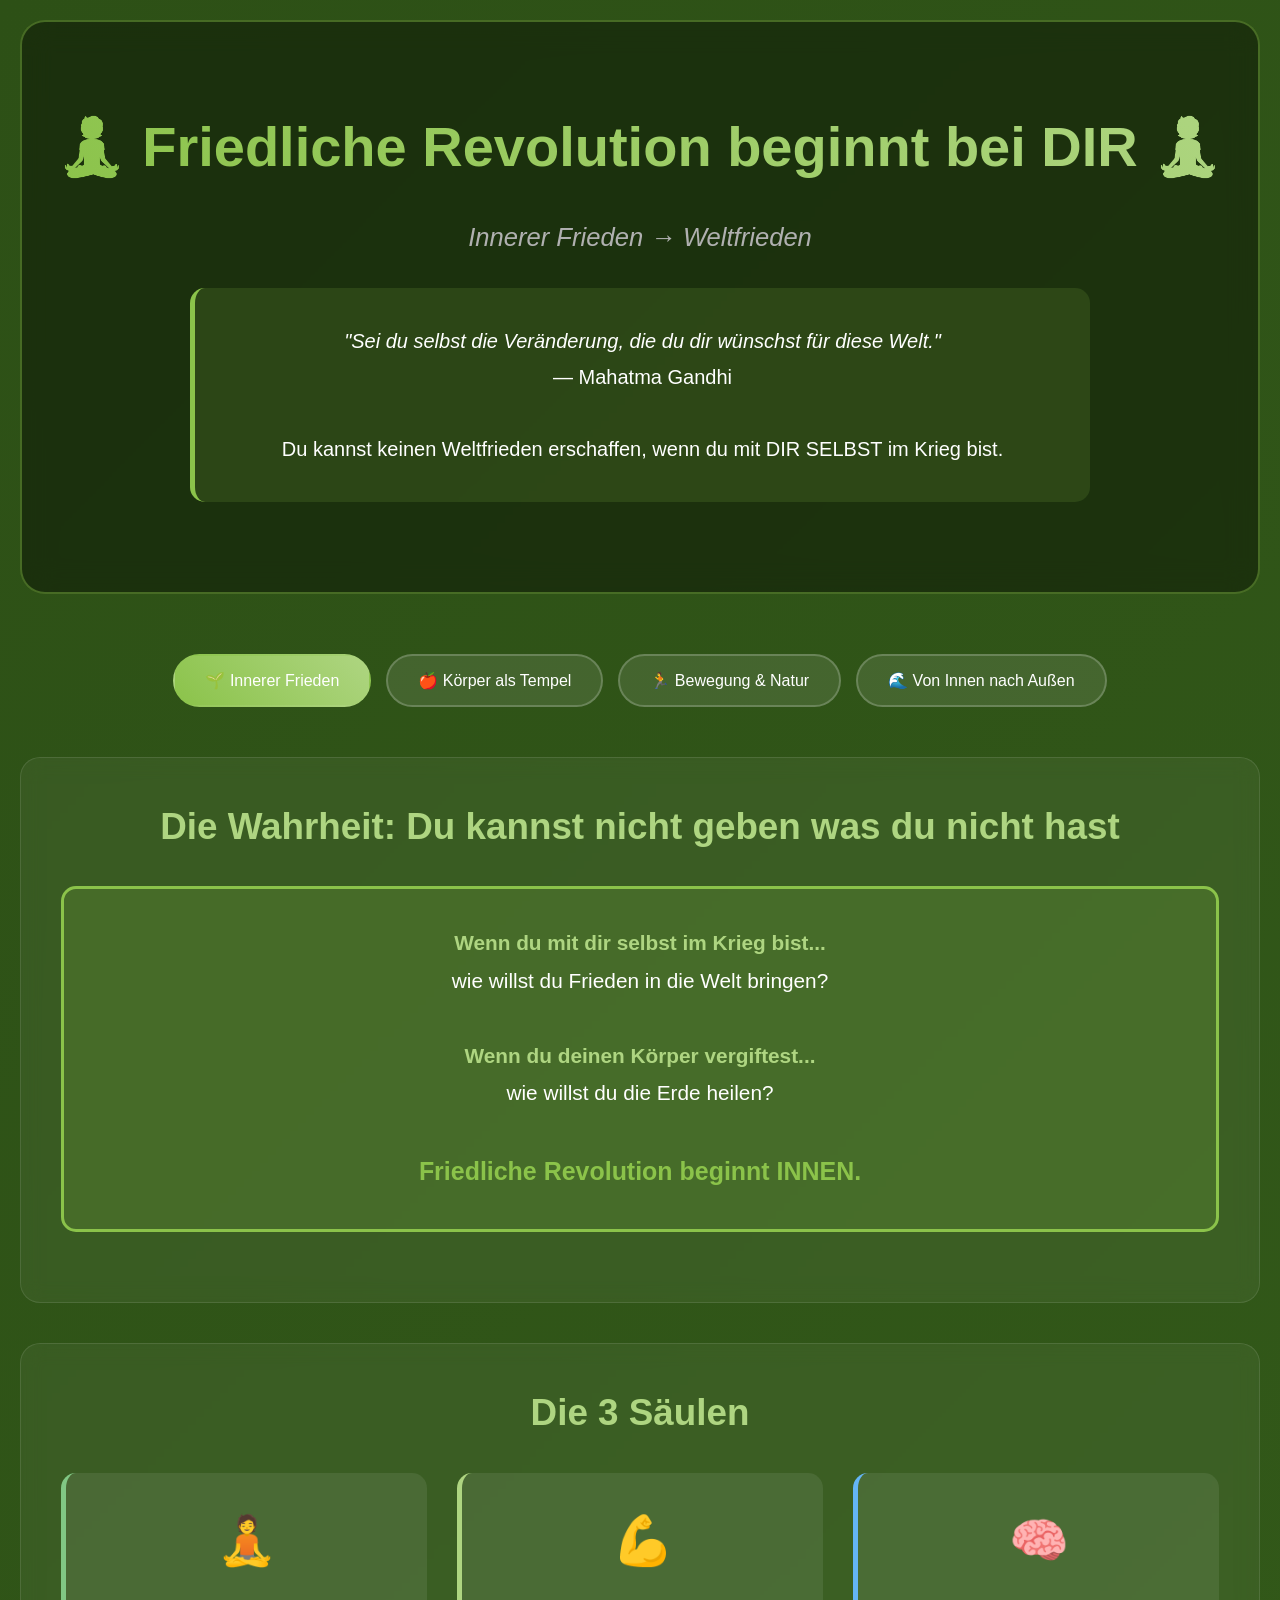
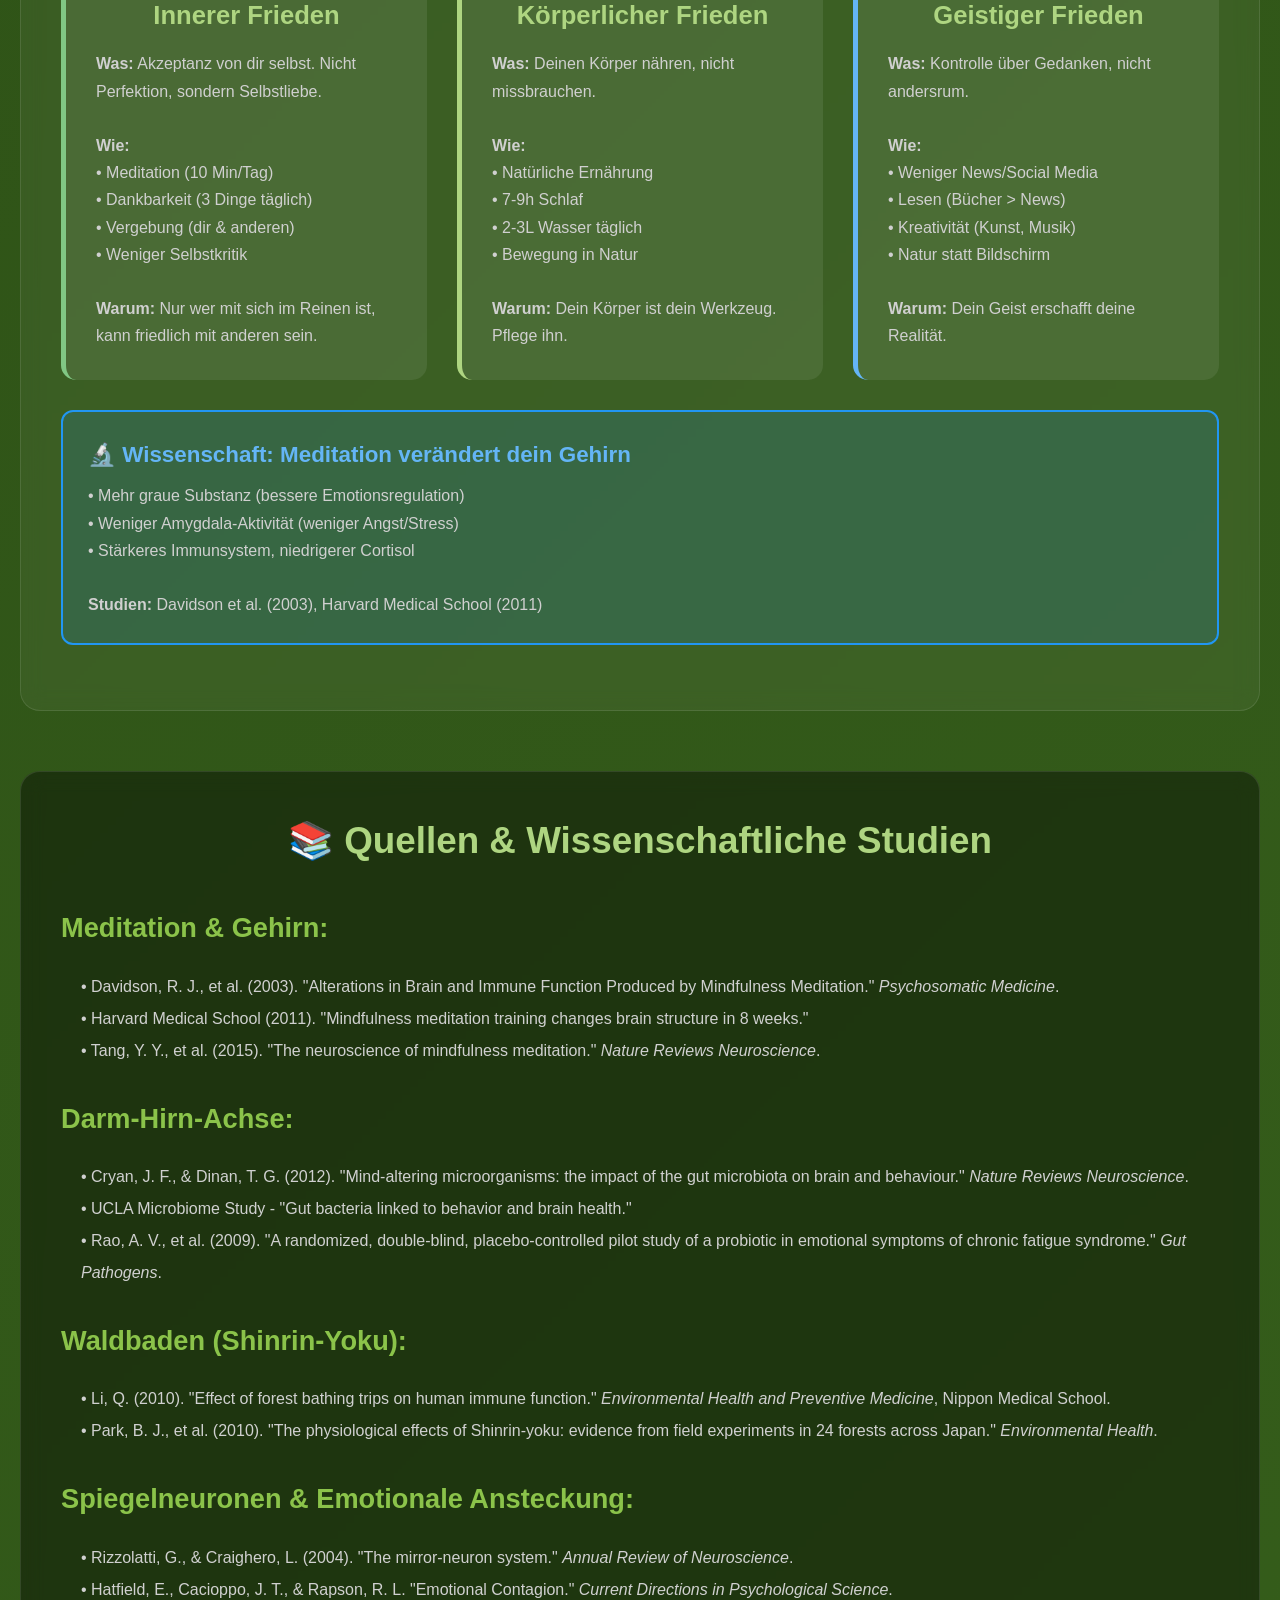
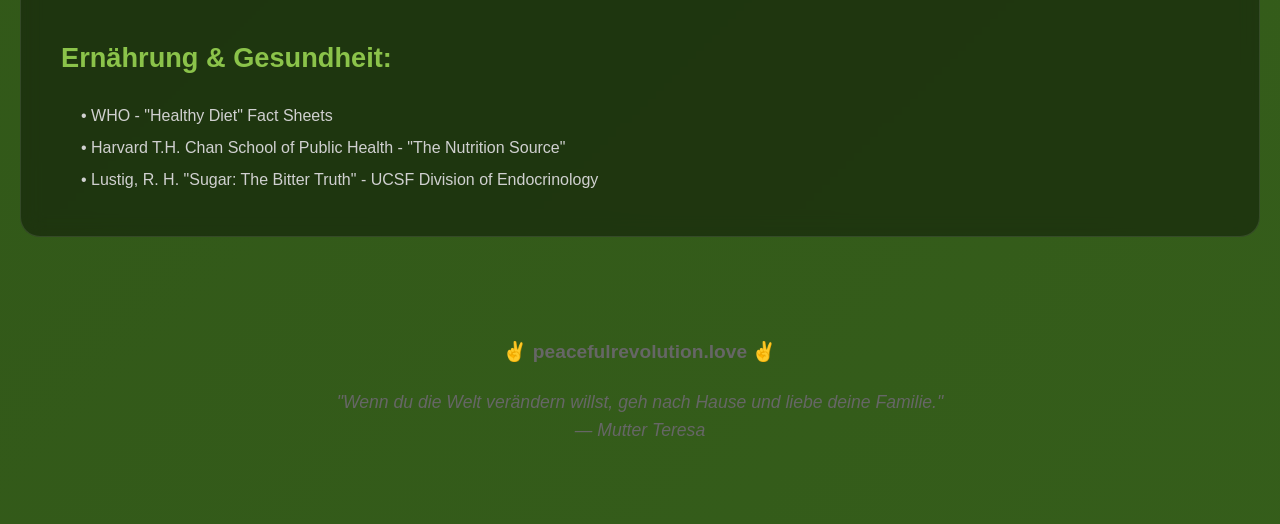
==== friedliche-revolution-beginnt-bei-dir.html @ 8c38597f "Add files via upload Initial commit - website launch" ====
<!DOCTYPE html>
<html lang="de">
<head>
    <meta charset="UTF-8">
    <meta name="viewport" content="width=device-width, initial-scale=1.0">
    <title>Friedliche Revolution beginnt bei DIR</title>
    <style>
        * { margin: 0; padding: 0; box-sizing: border-box; }
        
        body {
            font-family: 'Segoe UI', Tahoma, Geneva, Verdana, sans-serif;
            background: linear-gradient(135deg, #2d5016, #3d6b1f, #4a7c28);
            background-size: 400% 400%;
            animation: gradientShift 20s ease infinite;
            color: #fff;
            line-height: 1.6;
        }
        
        @keyframes gradientShift {
            0%, 100% { background-position: 0% 50%; }
            50% { background-position: 100% 50%; }
        }
        
        .container { max-width: 1600px; margin: 0 auto; padding: 20px; }
        
        header {
            text-align: center;
            padding: 80px 20px 60px;
            background: rgba(0,0,0,0.4);
            margin-bottom: 60px;
            border-radius: 25px;
            backdrop-filter: blur(15px);
            border: 2px solid rgba(139,195,74,0.4);
        }
        
        h1 {
            font-size: 3.5em;
            margin-bottom: 25px;
            background: linear-gradient(45deg, #8bc34a, #aed581);
            -webkit-background-clip: text;
            -webkit-text-fill-color: transparent;
            background-clip: text;
        }
        
        .subtitle { font-size: 1.6em; color: #b0b0b0; margin-bottom: 30px; font-style: italic; }
        
        .quote-box {
            max-width: 900px;
            margin: 30px auto;
            padding: 35px;
            background: rgba(139,195,74,0.15);
            border-left: 5px solid #8bc34a;
            border-radius: 15px;
            font-size: 1.25em;
            line-height: 1.8;
        }
        
        .nav-tabs {
            display: flex;
            justify-content: center;
            gap: 15px;
            margin-bottom: 50px;
            flex-wrap: wrap;
        }
        
        .tab-btn {
            padding: 15px 30px;
            background: rgba(255,255,255,0.1);
            border: 2px solid rgba(255,255,255,0.2);
            color: white;
            cursor: pointer;
            border-radius: 30px;
            font-size: 1em;
            transition: all 0.3s;
        }
        
        .tab-btn:hover {
            background: rgba(255,255,255,0.2);
            transform: translateY(-3px);
        }
        
        .tab-btn.active {
            background: linear-gradient(45deg, #8bc34a, #aed581);
            border-color: transparent;
        }
        
        .tab-content { display: none; }
        .tab-content.active { display: block; animation: fadeIn 0.6s; }
        
        @keyframes fadeIn {
            from { opacity: 0; transform: translateY(30px); }
            to { opacity: 1; transform: translateY(0); }
        }
        
        .card {
            background: rgba(255,255,255,0.05);
            border-radius: 20px;
            padding: 40px;
            margin-bottom: 40px;
            backdrop-filter: blur(10px);
            border: 1px solid rgba(255,255,255,0.1);
        }
        
        .card h2 { color: #aed581; margin-bottom: 25px; font-size: 2.3em; text-align: center; }
        .card h3 { color: #8bc34a; margin: 30px 0 15px; font-size: 1.7em; }
        
        .grid-2 {
            display: grid;
            grid-template-columns: repeat(auto-fit, minmax(350px, 1fr));
            gap: 30px;
            margin: 30px 0;
        }
        
        .box {
            background: rgba(255,255,255,0.08);
            padding: 30px;
            border-radius: 15px;
            border-left: 5px solid;
            transition: all 0.3s;
        }
        
        .box:hover { transform: translateY(-5px); background: rgba(255,255,255,0.12); }
        
        .box.peace { border-left-color: #81c784; }
        .box.body { border-left-color: #aed581; }
        .box.mind { border-left-color: #64b5f6; }
        
        .box-icon { font-size: 3em; margin-bottom: 15px; text-align: center; }
        .box-title { font-size: 1.6em; font-weight: bold; margin-bottom: 15px; text-align: center; color: #aed581; }
        .box-text { color: #d0d0d0; line-height: 1.7; }
        
        .food-grid {
            display: grid;
            grid-template-columns: 1fr 1fr;
            gap: 30px;
            margin: 30px 0;
        }
        
        .food-col {
            padding: 30px;
            border-radius: 15px;
            border: 3px solid;
        }
        
        .food-bad { background: rgba(244,67,54,0.15); border-color: #f44336; }
        .food-good { background: rgba(139,195,74,0.15); border-color: #8bc34a; }
        
        .food-title {
            font-size: 1.8em;
            font-weight: bold;
            margin-bottom: 20px;
            text-align: center;
        }
        
        .food-bad .food-title { color: #ef5350; }
        .food-good .food-title { color: #9ccc65; }
        
        .food-item {
            padding: 15px;
            margin: 10px 0;
            background: rgba(0,0,0,0.3);
            border-radius: 10px;
        }
        
        .food-name { font-size: 1.2em; font-weight: bold; margin-bottom: 5px; }
        .food-why { color: #b0b0b0; font-size: 0.95em; }
        
        .steps {
            display: grid;
            grid-template-columns: repeat(auto-fit, minmax(280px, 1fr));
            gap: 20px;
            margin: 30px 0;
        }
        
        .step {
            background: rgba(255,255,255,0.08);
            padding: 25px;
            border-radius: 12px;
            border-left: 4px solid #8bc34a;
        }
        
        .step-num { font-size: 2em; color: #8bc34a; font-weight: bold; margin-bottom: 10px; }
        .step-title { font-size: 1.3em; color: #aed581; font-weight: bold; margin-bottom: 10px; }
        .step-text { color: #d0d0d0; line-height: 1.6; }
        
        .highlight {
            background: rgba(139,195,74,0.15);
            border: 3px solid #8bc34a;
            border-radius: 15px;
            padding: 35px;
            margin: 30px 0;
            text-align: center;
            font-size: 1.3em;
            line-height: 1.8;
        }
        
        .science {
            background: rgba(33,150,243,0.15);
            border: 2px solid #2196f3;
            border-radius: 12px;
            padding: 25px;
            margin: 25px 0;
        }
        
        .science-title { color: #64b5f6; font-size: 1.4em; margin-bottom: 10px; font-weight: bold; }
        .science-text { color: #d0d0d0; line-height: 1.7; }
        
        .ripple {
            position: relative;
            width: 350px;
            height: 350px;
            margin: 50px auto;
        }
        
        .circle {
            position: absolute;
            top: 50%;
            left: 50%;
            transform: translate(-50%, -50%);
            border-radius: 50%;
            border: 3px solid;
            display: flex;
            align-items: center;
            justify-content: center;
            font-weight: bold;
        }
        
        .c1 { width: 100px; height: 100px; background: rgba(139,195,74,0.3); border-color: #8bc34a; z-index: 4; }
        .c2 { width: 180px; height: 180px; border-color: #aed581; z-index: 3; }
        .c3 { width: 260px; height: 260px; border-color: #c5e1a5; z-index: 2; }
        .c4 { width: 350px; height: 350px; border-color: #dcedc8; z-index: 1; }
        
        @media (max-width: 768px) {
            h1 { font-size: 2.2em; }
            .food-grid { grid-template-columns: 1fr; }
            .ripple { width: 250px; height: 250px; }
            .c4 { width: 250px; height: 250px; }
            .c3 { width: 185px; height: 185px; }
            .c2 { width: 130px; height: 130px; }
            .c1 { width: 75px; height: 75px; font-size: 0.8em; }
        }
    </style>
</head>
<body>
    <div class="container">
        <header>
            <h1>🧘 Friedliche Revolution beginnt bei DIR 🧘</h1>
            <p class="subtitle">Innerer Frieden → Weltfrieden</p>
            
            <div class="quote-box">
                <em>"Sei du selbst die Veränderung, die du dir wünschst für diese Welt."</em><br>
                — Mahatma Gandhi<br><br>
                Du kannst keinen Weltfrieden erschaffen, wenn du mit DIR SELBST im Krieg bist.
            </div>
        </header>
        
        <div class="nav-tabs">
            <button class="tab-btn active" onclick="switchTab('peace')">🌱 Innerer Frieden</button>
            <button class="tab-btn" onclick="switchTab('body')">🍎 Körper als Tempel</button>
            <button class="tab-btn" onclick="switchTab('move')">🏃 Bewegung & Natur</button>
            <button class="tab-btn" onclick="switchTab('ripple')">🌊 Von Innen nach Außen</button>
        </div>
        
        <!-- TAB 1: Innerer Frieden -->
        <div id="peace" class="tab-content active">
            <div class="card">
                <h2>Die Wahrheit: Du kannst nicht geben was du nicht hast</h2>
                
                <div class="highlight">
                    <strong style="color: #aed581;">Wenn du mit dir selbst im Krieg bist...</strong><br>
                    wie willst du Frieden in die Welt bringen?<br><br>
                    
                    <strong style="color: #aed581;">Wenn du deinen Körper vergiftest...</strong><br>
                    wie willst du die Erde heilen?<br><br>
                    
                    <strong style="color: #8bc34a; font-size: 1.2em;">
                    Friedliche Revolution beginnt INNEN.
                    </strong>
                </div>
            </div>
            
            <div class="card">
                <h2>Die 3 Säulen</h2>
                
                <div class="grid-2">
                    <div class="box peace">
                        <div class="box-icon">🧘</div>
                        <div class="box-title">Innerer Frieden</div>
                        <div class="box-text">
                            <strong>Was:</strong> Akzeptanz von dir selbst. Nicht Perfektion, sondern Selbstliebe.<br><br>
                            
                            <strong>Wie:</strong><br>
                            • Meditation (10 Min/Tag)<br>
                            • Dankbarkeit (3 Dinge täglich)<br>
                            • Vergebung (dir & anderen)<br>
                            • Weniger Selbstkritik<br><br>
                            
                            <strong>Warum:</strong> Nur wer mit sich im Reinen ist, kann friedlich mit anderen sein.
                        </div>
                    </div>
                    
                    <div class="box body">
                        <div class="box-icon">💪</div>
                        <div class="box-title">Körperlicher Frieden</div>
                        <div class="box-text">
                            <strong>Was:</strong> Deinen Körper nähren, nicht missbrauchen.<br><br>
                            
                            <strong>Wie:</strong><br>
                            • Natürliche Ernährung<br>
                            • 7-9h Schlaf<br>
                            • 2-3L Wasser täglich<br>
                            • Bewegung in Natur<br><br>
                            
                            <strong>Warum:</strong> Dein Körper ist dein Werkzeug. Pflege ihn.
                        </div>
                    </div>
                    
                    <div class="box mind">
                        <div class="box-icon">🧠</div>
                        <div class="box-title">Geistiger Frieden</div>
                        <div class="box-text">
                            <strong>Was:</strong> Kontrolle über Gedanken, nicht andersrum.<br><br>
                            
                            <strong>Wie:</strong><br>
                            • Weniger News/Social Media<br>
                            • Lesen (Bücher > News)<br>
                            • Kreativität (Kunst, Musik)<br>
                            • Natur statt Bildschirm<br><br>
                            
                            <strong>Warum:</strong> Dein Geist erschafft deine Realität.
                        </div>
                    </div>
                </div>
                
                <div class="science">
                    <div class="science-title">🔬 Wissenschaft: Meditation verändert dein Gehirn</div>
                    <div class="science-text">
                        • Mehr graue Substanz (bessere Emotionsregulation)<br>
                        • Weniger Amygdala-Aktivität (weniger Angst/Stress)<br>
                        • Stärkeres Immunsystem, niedrigerer Cortisol<br><br>
                        <strong>Studien:</strong> Davidson et al. (2003), Harvard Medical School (2011)
                    </div>
                </div>
            </div>
        </div>
        
        <!-- TAB 2: Körper als Tempel -->
        <div id="body" class="tab-content">
            <div class="card">
                <h2>Bewusste Ernährung = Friedliche Revolution</h2>
                <p style="text-align: center; color: #b0b0b0; margin-bottom: 30px;">
                    Was du isst beeinflusst nicht nur dich – sondern die ganze Welt
                </p>
                
                <div class="food-grid">
                    <div class="food-col food-bad">
                        <div class="food-title">❌ Industrie-Essen</div>
                        
                        <div class="food-item">
                            <div class="food-name">Fertiggerichte & Fast Food</div>
                            <div class="food-why">
                                Voller Zucker, Salz, Transfette. Macht süchtig. Null Nährstoffe. Verursacht Diabetes, Herzkrankheiten.
                            </div>
                        </div>
                        
                        <div class="food-item">
                            <div class="food-name">Industriezucker</div>
                            <div class="food-why">
                                Versteckt in ALLEM. Süchtiger als Kokain. Führt zu Diabetes, Fettleber, Depression.
                            </div>
                        </div>
                        
                        <div class="food-item">
                            <div class="food-name">Massentierhaltung-Fleisch</div>
                            <div class="food-why">
                                Tiere leiden. Vollgepumpt mit Antibiotika. Zerstört Regenwald. Klimakiller.
                            </div>
                        </div>
                    </div>
                    
                    <div class="food-col food-good">
                        <div class="food-title">✅ Natürliche Ernährung</div>
                        
                        <div class="food-item">
                            <div class="food-name">Regional & Saisonal</div>
                            <div class="food-why">
                                Frisch = mehr Nährstoffe. Unterstützt lokale Bauern. Weniger Transport = besser fürs Klima.
                            </div>
                        </div>
                        
                        <div class="food-item">
                            <div class="food-name">Gemüse, Obst, Vollkorn</div>
                            <div class="food-why">
                                Voller Vitamine, Mineralien, Ballaststoffe. Schützt vor Krankheiten. Langanhaltende Energie.
                            </div>
                        </div>
                        
                        <div class="food-item">
                            <div class="food-name">Selbst kochen!</div>
                            <div class="food-why">
                                DU entscheidest was rein kommt. Meditation beim Kochen. Günstiger + gesünder.
                            </div>
                        </div>
                    </div>
                </div>
            </div>
            
            <div class="card">
                <h2>Praktische Schritte</h2>
                
                <div class="steps">
                    <div class="step">
                        <div class="step-num">1</div>
                        <div class="step-title">Bauernmarkt > Supermarkt</div>
                        <div class="step-text">
                            1x/Woche Wochenmarkt. Kauf direkt von Bauern. Lerne woher dein Essen kommt.
                        </div>
                    </div>
                    
                    <div class="step">
                        <div class="step-num">2</div>
                        <div class="step-title">80/20 Regel</div>
                        <div class="step-text">
                            80% natürlich, 20% "Sünde" ok. Nicht Perfektion – sondern Richtung!
                        </div>
                    </div>
                    
                    <div class="step">
                        <div class="step-num">3</div>
                        <div class="step-title">Bewusst essen</div>
                        <div class="step-text">
                            Kein Handy, kein TV. Schmecke wirklich. Kaue langsam. Dankbarkeit.
                        </div>
                    </div>
                    
                    <div class="step">
                        <div class="step-num">4</div>
                        <div class="step-title">Wasser > Alles</div>
                        <div class="step-text">
                            2-3L täglich. KEIN Softdrinks. Kräutertee ok. Kaffee in Maßen.
                        </div>
                    </div>
                </div>
                
                <div class="science">
                    <div class="science-title">🔬 Darm-Hirn-Achse</div>
                    <div class="science-text">
                        90% des Serotonins (Glückshormon) wird IM DARM produziert!<br>
                        Schlechte Ernährung = schlechte Stimmung (Depression-Link bewiesen)<br>
                        Gesunder Darm = bessere Entscheidungen, mehr Empathie<br><br>
                        <strong>Studien:</strong> Cryan & Dinan (2012), UCLA Microbiome Study
                    </div>
                </div>
            </div>
        </div>
        
        <!-- TAB 3: Bewegung & Natur -->
        <div id="move" class="tab-content">
            <div class="card">
                <h2>Bewegung = Leben</h2>
                
                <div class="highlight">
                    <strong style="color: #aed581;">Sitzen ist das neue Rauchen.</strong><br><br>
                    
                    Durchschnitt: 9-11h Sitzen/Tag<br>
                    Dein Körper degeneriert. Dein Geist wird träge.<br><br>
                    
                    <strong style="color: #8bc34a;">
                    Bewegung ist NICHT optional – es ist essentiell.
                    </strong>
                </div>
            </div>
            
            <div class="card">
                <h2>Natur-Bewegung (nicht Gym!)</h2>
                
                <div class="grid-2">
                    <div class="box">
                        <div class="box-icon">🚶</div>
                        <div class="box-title">Wandern / Gehen</div>
                        <div class="box-text">
                            Einfachste Form. Meditation in Bewegung. Wald senkt Cortisol. Gratis, jederzeit.<br>
                            <strong>Ziel:</strong> 10.000 Schritte/Tag
                        </div>
                    </div>
                    
                    <div class="box">
                        <div class="box-icon">🧘</div>
                        <div class="box-title">Yoga / Tai Chi</div>
                        <div class="box-text">
                            Verbindet Körper + Geist. Flexibilität + Kraft. Atmung + Achtsamkeit.<br>
                            <strong>Ziel:</strong> 20-30 Min, 3x/Woche
                        </div>
                    </div>
                    
                    <div class="box">
                        <div class="box-icon">🏃</div>
                        <div class="box-title">Laufen / Joggen</div>
                        <div class="box-text">
                            Kardio-Gesundheit. "Runner's High" (Endorphine!). Klärt Kopf.<br>
                            <strong>Ziel:</strong> 20-30 Min, 2-3x/Woche
                        </div>
                    </div>
                    
                    <div class="box">
                        <div class="box-icon">🚴</div>
                        <div class="box-title">Radfahren</div>
                        <div class="box-text">
                            Transport + Bewegung. Umweltfreundlich. Entdecke deine Umgebung.<br>
                            <strong>Ziel:</strong> Statt Auto
                        </div>
                    </div>
                </div>
                
                <div class="science">
                    <div class="science-title">🔬 Waldbaden (Shinrin-Yoku)</div>
                    <div class="science-text">
                        Japanische Studien beweisen:<br>
                        • 2h Wald/Woche = 50% weniger Stress-Hormone<br>
                        • Stärkeres Immunsystem (NK-Zellen +50%)<br>
                        • Blutdruck sinkt, besserer Schlaf<br><br>
                        <strong>Studien:</strong> Qing Li (Nippon Medical School), Park et al. (2010)
                    </div>
                </div>
            </div>
            
            <div class="card">
                <h2>Das Minimum (realistisch!)</h2>
                
                <div class="steps">
                    <div class="step">
                        <div class="step-num">📅</div>
                        <div class="step-title">Täglich</div>
                        <div class="step-text">
                            10.000 Schritte (oder 30 Min Gehen)<br>
                            5-10 Min Stretching/Yoga<br>
                            Treppen statt Aufzug
                        </div>
                    </div>
                    
                    <div class="step">
                        <div class="step-num">🗓️</div>
                        <div class="step-title">3x/Woche</div>
                        <div class="step-text">
                            30 Min intensivere Bewegung<br>
                            Laufen, Schwimmen, Radfahren<br>
                            Schwitzen ist gut!
                        </div>
                    </div>
                    
                    <div class="step">
                        <div class="step-num">🌲</div>
                        <div class="step-title">1x/Woche</div>
                        <div class="step-text">
                            Längerer Naturaufenthalt<br>
                            Wanderung, Wald-Spaziergang<br>
                            Minimum 1 Stunde
                        </div>
                    </div>
                </div>
            </div>
        </div>
        
        <!-- TAB 4: Von Innen nach Außen -->
        <div id="ripple" class="tab-content">
            <div class="card">
                <h2>Der Wellen-Effekt</h2>
                <p style="text-align: center; color: #b0b0b0; margin-bottom: 30px;">
                    Wenn du dich veränderst, veränderst du die Welt
                </p>
                
                <div class="ripple">
                    <div class="circle c4">DIE WELT</div>
                    <div class="circle c3">COMMUNITY</div>
                    <div class="circle c2">FAMILIE</div>
                    <div class="circle c1">DU</div>
                </div>
                
                <p style="text-align: center; font-size: 1.2em; line-height: 1.8; color: #d0d0d0;">
                    Ein Stein im Wasser erzeugt Wellen.<br>
                    <strong style="color: #8bc34a;">DU bist der Stein.</strong><br><br>
                    
                    Wenn du friedlich mit dir bist, strahlst du Frieden aus.<br>
                    Deine Familie spürt es. Deine Freunde spüren es. Fremde spüren es.<br><br>
                    
                    <em style="color: #aed581; font-size: 1.1em;">
                    Du kannst nicht NICHT beeinflussen.
                    </em>
                </p>
            </div>
            
            <div class="card">
                <h2>Die Kette der Veränderung</h2>
                
                <div class="steps">
                    <div class="step">
                        <div class="step-num">1</div>
                        <div class="step-title">Du änderst dich</div>
                        <div class="step-text">
                            Du isst bewusst, bewegst dich, meditierst.<br>
                            → Du fühlst dich besser, energiegeladener, klarer
                        </div>
                    </div>
                    
                    <div class="step">
                        <div class="step-num">2</div>
                        <div class="step-title">Deine Energie ändert sich</div>
                        <div class="step-text">
                            Du bist geduldiger, lächelst mehr, hörst besser zu.<br>
                            → Menschen fühlen sich wohler um dich
                        </div>
                    </div>
                    
                    <div class="step">
                        <div class="step-num">3</div>
                        <div class="step-title">Andere werden neugierig</div>
                        <div class="step-text">
                            "Du siehst gut aus, was machst du?"<br>
                            → Du inspirierst ohne zu missionieren
                        </div>
                    </div>
                    
                    <div class="step">
                        <div class="step-num">4</div>
                        <div class="step-title">Sie ändern sich auch</div>
                        <div class="step-text">
                            Sie probieren Meditation, essen gesünder.<br>
                            → 1 wird 2, 2 werden 4, 4 werden 8...
                        </div>
                    </div>
                    
                    <div class="step">
                        <div class="step-num">5</div>
                        <div class="step-title">Kritische Masse</div>
                        <div class="step-text">
                            Genug leben friedlich. Neue Normen entstehen.<br>
                            → Wandel wird unaufhaltsam
                        </div>
                    </div>
                </div>
            </div>
            
            <div class="card">
                <div class="highlight">
                    <strong style="font-size: 1.4em; color: #aed581;">
                    Du hast mehr Macht als du glaubst.
                    </strong><br><br>
                    
                    Jeder Bissen = eine Entscheidung.<br>
                    Jeder Schritt = eine Entscheidung.<br>
                    Jeder Gedanke = eine Entscheidung.<br><br>
                    
                    <strong style="color: #8bc34a; font-size: 1.2em;">
                    Entscheidest du für Frieden oder Krieg?<br>
                    Für Gesundheit oder Krankheit?<br>
                    Für Bewusstsein oder Betäubung?
                    </strong><br><br>
                    
                    <em style="font-size: 1.1em;">
                    Die friedliche Revolution beginnt NICHT in Washington.<br>
                    Sie beginnt in DEINEM Körper. In DEINEM Geist.<br><br>
                    
                    Sie beginnt JETZT.
                    </em>
                </div>
                
                <div class="science">
                    <div class="science-title">🔬 Spiegelneuronen - Dein Zustand ist ansteckend</div>
                    <div class="science-text">
                        Wissenschaft beweist:<br>
                        • Spiegelneuronen lassen uns Emotionen anderer FÜHLEN<br>
                        • Wenn du ruhig bist, werden andere ruhiger (messbar!)<br>
                        • Emotionen sind ansteckender als Viren!<br><br>
                        
                        Dein innerer Zustand ist NIEMALS nur privat.<br>
                        Du beeinflusst IMMER die Welt um dich herum.<br><br>
                        
                        <strong>Studien:</strong> Rizzolatti & Craighero (2004), Hatfield - Emotional Contagion
                    </div>
                </div>
            </div>
        </div>
        
        <!-- Quellen -->
        <div class="card" style="margin-top: 60px; background: rgba(0,0,0,0.4);">
            <h2 style="color: #aed581; margin-bottom: 30px;">📚 Quellen & Wissenschaftliche Studien</h2>
            
            <div style="color: #d0d0d0; line-height: 2;">
                <h3 style="color: #8bc34a; margin: 25px 0 15px;">Meditation & Gehirn:</h3>
                <p style="margin-left: 20px;">
                    • Davidson, R. J., et al. (2003). "Alterations in Brain and Immune Function Produced by Mindfulness Meditation." <em>Psychosomatic Medicine</em>.<br>
                    • Harvard Medical School (2011). "Mindfulness meditation training changes brain structure in 8 weeks."<br>
                    • Tang, Y. Y., et al. (2015). "The neuroscience of mindfulness meditation." <em>Nature Reviews Neuroscience</em>.
                </p>
                
                <h3 style="color: #8bc34a; margin: 25px 0 15px;">Darm-Hirn-Achse:</h3>
                <p style="margin-left: 20px;">
                    • Cryan, J. F., & Dinan, T. G. (2012). "Mind-altering microorganisms: the impact of the gut microbiota on brain and behaviour." <em>Nature Reviews Neuroscience</em>.<br>
                    • UCLA Microbiome Study - "Gut bacteria linked to behavior and brain health."<br>
                    • Rao, A. V., et al. (2009). "A randomized, double-blind, placebo-controlled pilot study of a probiotic in emotional symptoms of chronic fatigue syndrome." <em>Gut Pathogens</em>.
                </p>
                
                <h3 style="color: #8bc34a; margin: 25px 0 15px;">Waldbaden (Shinrin-Yoku):</h3>
                <p style="margin-left: 20px;">
                    • Li, Q. (2010). "Effect of forest bathing trips on human immune function." <em>Environmental Health and Preventive Medicine</em>, Nippon Medical School.<br>
                    • Park, B. J., et al. (2010). "The physiological effects of Shinrin-yoku: evidence from field experiments in 24 forests across Japan." <em>Environmental Health</em>.
                </p>
                
                <h3 style="color: #8bc34a; margin: 25px 0 15px;">Spiegelneuronen & Emotionale Ansteckung:</h3>
                <p style="margin-left: 20px;">
                    • Rizzolatti, G., & Craighero, L. (2004). "The mirror-neuron system." <em>Annual Review of Neuroscience</em>.<br>
                    • Hatfield, E., Cacioppo, J. T., & Rapson, R. L. "Emotional Contagion." <em>Current Directions in Psychological Science</em>.
                </p>
                
                <h3 style="color: #8bc34a; margin: 25px 0 15px;">Ernährung & Gesundheit:</h3>
                <p style="margin-left: 20px;">
                    • WHO - "Healthy Diet" Fact Sheets<br>
                    • Harvard T.H. Chan School of Public Health - "The Nutrition Source"<br>
                    • Lustig, R. H. "Sugar: The Bitter Truth" - UCSF Division of Endocrinology
                </p>
            </div>
        </div>
        
        <div style="text-align: center; padding: 60px 20px; color: #666;">
            <p style="font-size: 1.2em; margin-bottom: 20px;">
                ✌️ <strong>peacefulrevolution.love</strong> ✌️
            </p>
            <p style="font-style: italic; font-size: 1.1em;">
                "Wenn du die Welt verändern willst, geh nach Hause und liebe deine Familie."<br>
                — Mutter Teresa
            </p>
        </div>
    </div>
    
    <script>
        function switchTab(tabName) {
            document.querySelectorAll('.tab-content').forEach(t => t.classList.remove('active'));
            document.querySelectorAll('.tab-btn').forEach(b => b.classList.remove('active'));
            document.getElementById(tabName).classList.add('active');
            event.target.classList.add('active');
            window.scrollTo({ top: 0, behavior: 'smooth' });
        }
    </script>
</body>
</html>
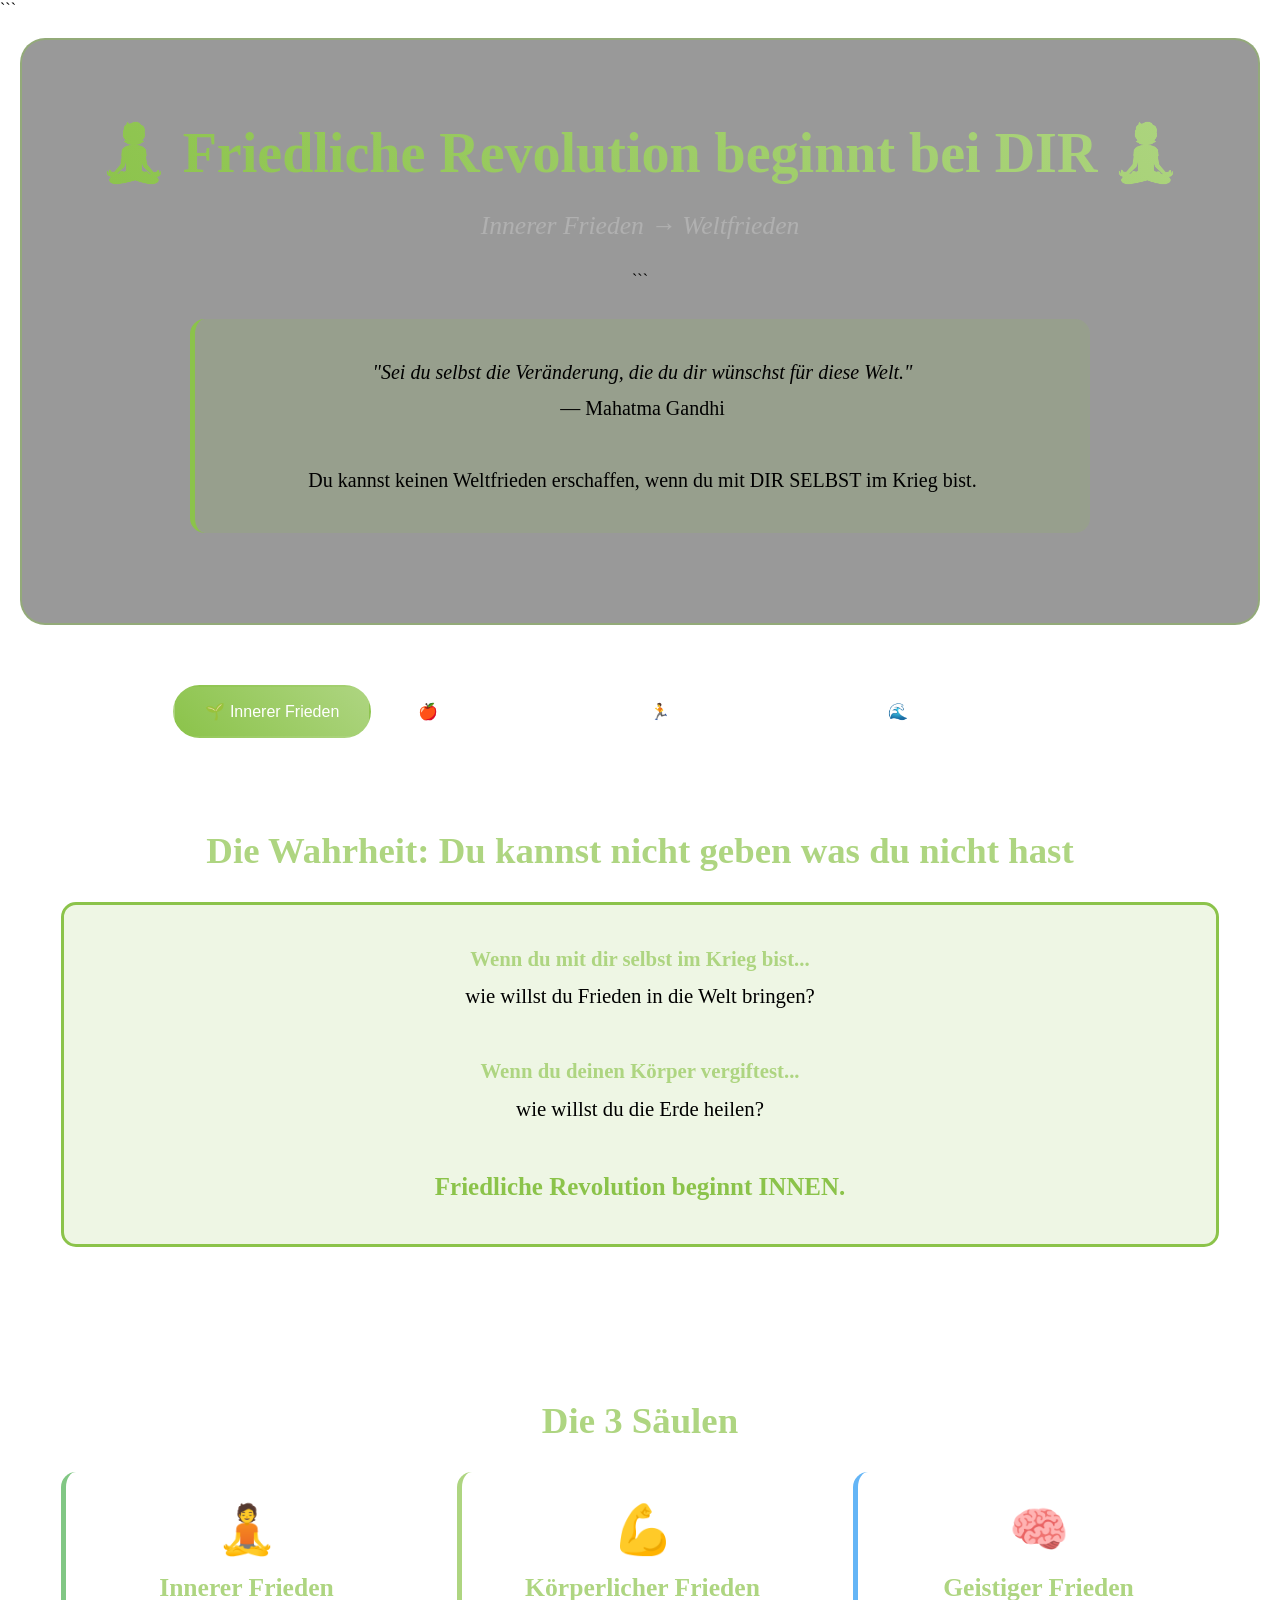
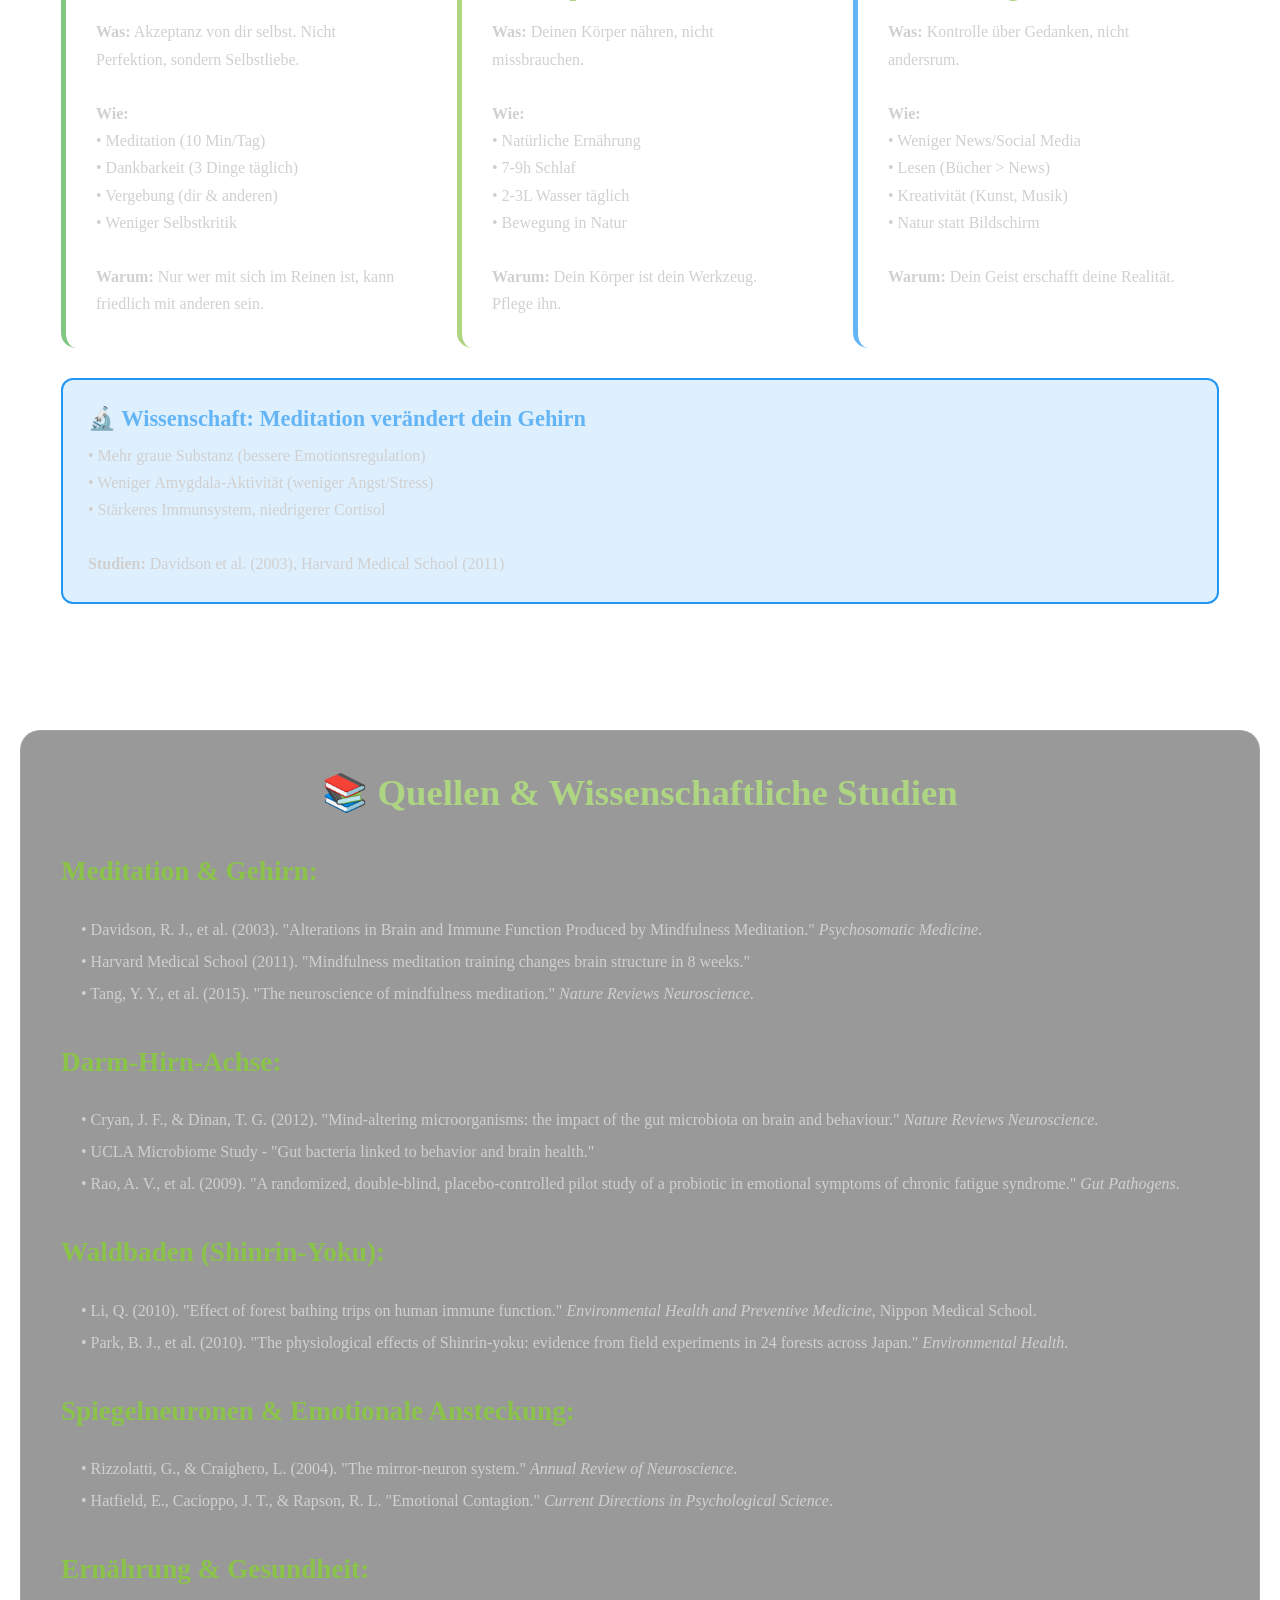
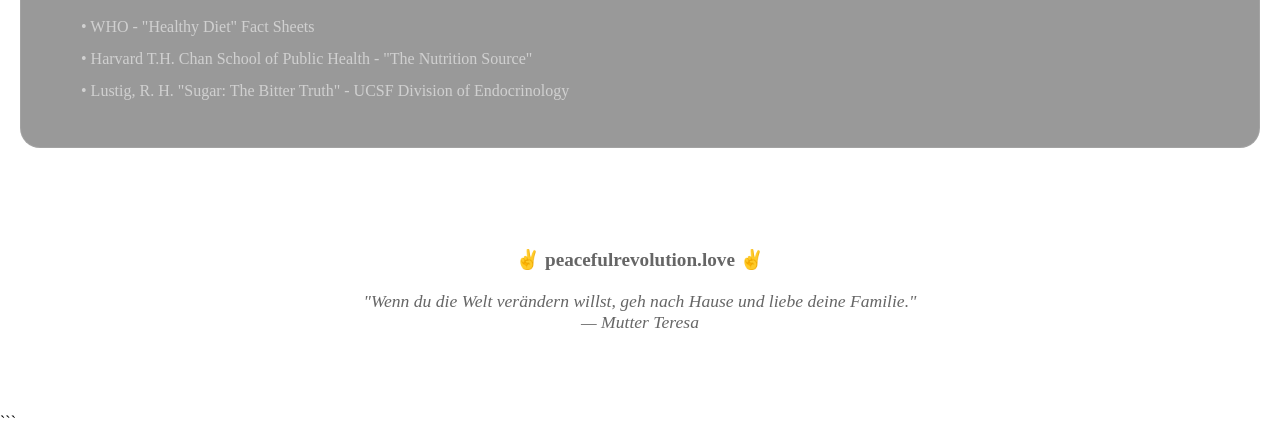
==== commit 2c32998c: "Update friedliche-revolution-beginnt-bei-dir.html" ====
--- a/friedliche-revolution-beginnt-bei-dir.html
+++ b/friedliche-revolution-beginnt-bei-dir.html
@@ -1,4 +1,5 @@
 <!DOCTYPE html>
+
 <html lang="de">
 <head>
     <meta charset="UTF-8">
@@ -6,740 +7,746 @@
     <title>Friedliche Revolution beginnt bei DIR</title>
     <style>
         * { margin: 0; padding: 0; box-sizing: border-box; }
-        
-        body {
-            font-family: 'Segoe UI', Tahoma, Geneva, Verdana, sans-serif;
-            background: linear-gradient(135deg, #2d5016, #3d6b1f, #4a7c28);
-            background-size: 400% 400%;
-            animation: gradientShift 20s ease infinite;
-            color: #fff;
-            line-height: 1.6;
-        }
-        
-        @keyframes gradientShift {
-            0%, 100% { background-position: 0% 50%; }
-            50% { background-position: 100% 50%; }
-        }
-        
-        .container { max-width: 1600px; margin: 0 auto; padding: 20px; }
-        
-        header {
-            text-align: center;
-            padding: 80px 20px 60px;
-            background: rgba(0,0,0,0.4);
-            margin-bottom: 60px;
-            border-radius: 25px;
-            backdrop-filter: blur(15px);
-            border: 2px solid rgba(139,195,74,0.4);
-        }
-        
-        h1 {
-            font-size: 3.5em;
-            margin-bottom: 25px;
-            background: linear-gradient(45deg, #8bc34a, #aed581);
-            -webkit-background-clip: text;
-            -webkit-text-fill-color: transparent;
-            background-clip: text;
-        }
-        
-        .subtitle { font-size: 1.6em; color: #b0b0b0; margin-bottom: 30px; font-style: italic; }
-        
-        .quote-box {
-            max-width: 900px;
-            margin: 30px auto;
-            padding: 35px;
-            background: rgba(139,195,74,0.15);
-            border-left: 5px solid #8bc34a;
-            border-radius: 15px;
-            font-size: 1.25em;
-            line-height: 1.8;
-        }
-        
-        .nav-tabs {
-            display: flex;
-            justify-content: center;
-            gap: 15px;
-            margin-bottom: 50px;
-            flex-wrap: wrap;
-        }
-        
-        .tab-btn {
-            padding: 15px 30px;
-            background: rgba(255,255,255,0.1);
-            border: 2px solid rgba(255,255,255,0.2);
-            color: white;
-            cursor: pointer;
-            border-radius: 30px;
-            font-size: 1em;
-            transition: all 0.3s;
-        }
-        
-        .tab-btn:hover {
-            background: rgba(255,255,255,0.2);
-            transform: translateY(-3px);
-        }
-        
-        .tab-btn.active {
-            background: linear-gradient(45deg, #8bc34a, #aed581);
-            border-color: transparent;
-        }
-        
-        .tab-content { display: none; }
-        .tab-content.active { display: block; animation: fadeIn 0.6s; }
-        
-        @keyframes fadeIn {
-            from { opacity: 0; transform: translateY(30px); }
-            to { opacity: 1; transform: translateY(0); }
-        }
-        
-        .card {
-            background: rgba(255,255,255,0.05);
-            border-radius: 20px;
-            padding: 40px;
-            margin-bottom: 40px;
-            backdrop-filter: blur(10px);
-            border: 1px solid rgba(255,255,255,0.1);
-        }
-        
-        .card h2 { color: #aed581; margin-bottom: 25px; font-size: 2.3em; text-align: center; }
-        .card h3 { color: #8bc34a; margin: 30px 0 15px; font-size: 1.7em; }
-        
-        .grid-2 {
-            display: grid;
-            grid-template-columns: repeat(auto-fit, minmax(350px, 1fr));
-            gap: 30px;
-            margin: 30px 0;
-        }
-        
-        .box {
-            background: rgba(255,255,255,0.08);
-            padding: 30px;
-            border-radius: 15px;
-            border-left: 5px solid;
-            transition: all 0.3s;
-        }
-        
-        .box:hover { transform: translateY(-5px); background: rgba(255,255,255,0.12); }
-        
-        .box.peace { border-left-color: #81c784; }
-        .box.body { border-left-color: #aed581; }
-        .box.mind { border-left-color: #64b5f6; }
-        
-        .box-icon { font-size: 3em; margin-bottom: 15px; text-align: center; }
-        .box-title { font-size: 1.6em; font-weight: bold; margin-bottom: 15px; text-align: center; color: #aed581; }
-        .box-text { color: #d0d0d0; line-height: 1.7; }
-        
-        .food-grid {
-            display: grid;
-            grid-template-columns: 1fr 1fr;
-            gap: 30px;
-            margin: 30px 0;
-        }
-        
-        .food-col {
-            padding: 30px;
-            border-radius: 15px;
-            border: 3px solid;
-        }
-        
-        .food-bad { background: rgba(244,67,54,0.15); border-color: #f44336; }
-        .food-good { background: rgba(139,195,74,0.15); border-color: #8bc34a; }
-        
-        .food-title {
-            font-size: 1.8em;
-            font-weight: bold;
-            margin-bottom: 20px;
-            text-align: center;
-        }
-        
-        .food-bad .food-title { color: #ef5350; }
-        .food-good .food-title { color: #9ccc65; }
-        
-        .food-item {
-            padding: 15px;
-            margin: 10px 0;
-            background: rgba(0,0,0,0.3);
-            border-radius: 10px;
-        }
-        
-        .food-name { font-size: 1.2em; font-weight: bold; margin-bottom: 5px; }
-        .food-why { color: #b0b0b0; font-size: 0.95em; }
-        
-        .steps {
-            display: grid;
-            grid-template-columns: repeat(auto-fit, minmax(280px, 1fr));
-            gap: 20px;
-            margin: 30px 0;
-        }
-        
-        .step {
-            background: rgba(255,255,255,0.08);
-            padding: 25px;
-            border-radius: 12px;
-            border-left: 4px solid #8bc34a;
-        }
-        
-        .step-num { font-size: 2em; color: #8bc34a; font-weight: bold; margin-bottom: 10px; }
-        .step-title { font-size: 1.3em; color: #aed581; font-weight: bold; margin-bottom: 10px; }
-        .step-text { color: #d0d0d0; line-height: 1.6; }
-        
-        .highlight {
-            background: rgba(139,195,74,0.15);
-            border: 3px solid #8bc34a;
-            border-radius: 15px;
-            padding: 35px;
-            margin: 30px 0;
-            text-align: center;
-            font-size: 1.3em;
-            line-height: 1.8;
-        }
-        
-        .science {
-            background: rgba(33,150,243,0.15);
-            border: 2px solid #2196f3;
-            border-radius: 12px;
-            padding: 25px;
-            margin: 25px 0;
-        }
-        
-        .science-title { color: #64b5f6; font-size: 1.4em; margin-bottom: 10px; font-weight: bold; }
-        .science-text { color: #d0d0d0; line-height: 1.7; }
-        
-        .ripple {
-            position: relative;
-            width: 350px;
-            height: 350px;
-            margin: 50px auto;
-        }
-        
-        .circle {
-            position: absolute;
-            top: 50%;
-            left: 50%;
-            transform: translate(-50%, -50%);
-            border-radius: 50%;
-            border: 3px solid;
-            display: flex;
-            align-items: center;
-            justify-content: center;
-            font-weight: bold;
-        }
-        
-        .c1 { width: 100px; height: 100px; background: rgba(139,195,74,0.3); border-color: #8bc34a; z-index: 4; }
-        .c2 { width: 180px; height: 180px; border-color: #aed581; z-index: 3; }
-        .c3 { width: 260px; height: 260px; border-color: #c5e1a5; z-index: 2; }
-        .c4 { width: 350px; height: 350px; border-color: #dcedc8; z-index: 1; }
-        
-        @media (max-width: 768px) {
-            h1 { font-size: 2.2em; }
-            .food-grid { grid-template-columns: 1fr; }
-            .ripple { width: 250px; height: 250px; }
-            .c4 { width: 250px; height: 250px; }
-            .c3 { width: 185px; height: 185px; }
-            .c2 { width: 130px; height: 130px; }
-            .c1 { width: 75px; height: 75px; font-size: 0.8em; }
-        }
-    </style>
+
+```
+    body {
+        font-family: 'Segoe UI', Tahoma, Geneva, Verdana, sans-serif;
+        background: linear-gradient(135deg, #2d5016, #3d6b1f, #4a7c28);
+        background-size: 400% 400%;
+        animation: gradientShift 20s ease infinite;
+        color: #fff;
+        line-height: 1.6;
+    }
+    
+    @keyframes gradientShift {
+        0%, 100% { background-position: 0% 50%; }
+        50% { background-position: 100% 50%; }
+    }
+    
+    .container { max-width: 1600px; margin: 0 auto; padding: 20px; }
+    
+    header {
+        text-align: center;
+        padding: 80px 20px 60px;
+        background: rgba(0,0,0,0.4);
+        margin-bottom: 60px;
+        border-radius: 25px;
+        backdrop-filter: blur(15px);
+        border: 2px solid rgba(139,195,74,0.4);
+    }
+    
+    h1 {
+        font-size: 3.5em;
+        margin-bottom: 25px;
+        background: linear-gradient(45deg, #8bc34a, #aed581);
+        -webkit-background-clip: text;
+        -webkit-text-fill-color: transparent;
+        background-clip: text;
+    }
+    
+    .subtitle { font-size: 1.6em; color: #b0b0b0; margin-bottom: 30px; font-style: italic; }
+    
+    .quote-box {
+        max-width: 900px;
+        margin: 30px auto;
+        padding: 35px;
+        background: rgba(139,195,74,0.15);
+        border-left: 5px solid #8bc34a;
+        border-radius: 15px;
+        font-size: 1.25em;
+        line-height: 1.8;
+    }
+    
+    .nav-tabs {
+        display: flex;
+        justify-content: center;
+        gap: 15px;
+        margin-bottom: 50px;
+        flex-wrap: wrap;
+    }
+    
+    .tab-btn {
+        padding: 15px 30px;
+        background: rgba(255,255,255,0.1);
+        border: 2px solid rgba(255,255,255,0.2);
+        color: white;
+        cursor: pointer;
+        border-radius: 30px;
+        font-size: 1em;
+        transition: all 0.3s;
+    }
+    
+    .tab-btn:hover {
+        background: rgba(255,255,255,0.2);
+        transform: translateY(-3px);
+    }
+    
+    .tab-btn.active {
+        background: linear-gradient(45deg, #8bc34a, #aed581);
+        border-color: transparent;
+    }
+    
+    .tab-content { display: none; }
+    .tab-content.active { display: block; animation: fadeIn 0.6s; }
+    
+    @keyframes fadeIn {
+        from { opacity: 0; transform: translateY(30px); }
+        to { opacity: 1; transform: translateY(0); }
+    }
+    
+    .card {
+        background: rgba(255,255,255,0.05);
+        border-radius: 20px;
+        padding: 40px;
+        margin-bottom: 40px;
+        backdrop-filter: blur(10px);
+        border: 1px solid rgba(255,255,255,0.1);
+    }
+    
+    .card h2 { color: #aed581; margin-bottom: 25px; font-size: 2.3em; text-align: center; }
+    .card h3 { color: #8bc34a; margin: 30px 0 15px; font-size: 1.7em; }
+    
+    .grid-2 {
+        display: grid;
+        grid-template-columns: repeat(auto-fit, minmax(350px, 1fr));
+        gap: 30px;
+        margin: 30px 0;
+    }
+    
+    .box {
+        background: rgba(255,255,255,0.08);
+        padding: 30px;
+        border-radius: 15px;
+        border-left: 5px solid;
+        transition: all 0.3s;
+    }
+    
+    .box:hover { transform: translateY(-5px); background: rgba(255,255,255,0.12); }
+    
+    .box.peace { border-left-color: #81c784; }
+    .box.body { border-left-color: #aed581; }
+    .box.mind { border-left-color: #64b5f6; }
+    
+    .box-icon { font-size: 3em; margin-bottom: 15px; text-align: center; }
+    .box-title { font-size: 1.6em; font-weight: bold; margin-bottom: 15px; text-align: center; color: #aed581; }
+    .box-text { color: #d0d0d0; line-height: 1.7; }
+    
+    .food-grid {
+        display: grid;
+        grid-template-columns: 1fr 1fr;
+        gap: 30px;
+        margin: 30px 0;
+    }
+    
+    .food-col {
+        padding: 30px;
+        border-radius: 15px;
+        border: 3px solid;
+    }
+    
+    .food-bad { background: rgba(244,67,54,0.15); border-color: #f44336; }
+    .food-good { background: rgba(139,195,74,0.15); border-color: #8bc34a; }
+    
+    .food-title {
+        font-size: 1.8em;
+        font-weight: bold;
+        margin-bottom: 20px;
+        text-align: center;
+    }
+    
+    .food-bad .food-title { color: #ef5350; }
+    .food-good .food-title { color: #9ccc65; }
+    
+    .food-item {
+        padding: 15px;
+        margin: 10px 0;
+        background: rgba(0,0,0,0.3);
+        border-radius: 10px;
+    }
+    
+    .food-name { font-size: 1.2em; font-weight: bold; margin-bottom: 5px; }
+    .food-why { color: #b0b0b0; font-size: 0.95em; }
+    
+    .steps {
+        display: grid;
+        grid-template-columns: repeat(auto-fit, minmax(280px, 1fr));
+        gap: 20px;
+        margin: 30px 0;
+    }
+    
+    .step {
+        background: rgba(255,255,255,0.08);
+        padding: 25px;
+        border-radius: 12px;
+        border-left: 4px solid #8bc34a;
+    }
+    
+    .step-num { font-size: 2em; color: #8bc34a; font-weight: bold; margin-bottom: 10px; }
+    .step-title { font-size: 1.3em; color: #aed581; font-weight: bold; margin-bottom: 10px; }
+    .step-text { color: #d0d0d0; line-height: 1.6; }
+    
+    .highlight {
+        background: rgba(139,195,74,0.15);
+        border: 3px solid #8bc34a;
+        border-radius: 15px;
+        padding: 35px;
+        margin: 30px 0;
+        text-align: center;
+        font-size: 1.3em;
+        line-height: 1.8;
+    }
+    
+    .science {
+        background: rgba(33,150,243,0.15);
+        border: 2px solid #2196f3;
+        border-radius: 12px;
+        padding: 25px;
+        margin: 25px 0;
+    }
+    
+    .science-title { color: #64b5f6; font-size: 1.4em; margin-bottom: 10px; font-weight: bold; }
+    .science-text { color: #d0d0d0; line-height: 1.7; }
+    
+    .ripple {
+        position: relative;
+        width: 350px;
+        height: 350px;
+        margin: 50px auto;
+    }
+    
+    .circle {
+        position: absolute;
+        top: 50%;
+        left: 50%;
+        transform: translate(-50%, -50%);
+        border-radius: 50%;
+        border: 3px solid;
+        display: flex;
+        align-items: center;
+        justify-content: center;
+        font-weight: bold;
+    }
+    
+    .c1 { width: 100px; height: 100px; background: rgba(139,195,74,0.3); border-color: #8bc34a; z-index: 4; }
+    .c2 { width: 180px; height: 180px; border-color: #aed581; z-index: 3; }
+    .c3 { width: 260px; height: 260px; border-color: #c5e1a5; z-index: 2; }
+    .c4 { width: 350px; height: 350px; border-color: #dcedc8; z-index: 1; }
+    
+    @media (max-width: 768px) {
+        h1 { font-size: 2.2em; }
+        .food-grid { grid-template-columns: 1fr; }
+        .ripple { width: 250px; height: 250px; }
+        .c4 { width: 250px; height: 250px; }
+        .c3 { width: 185px; height: 185px; }
+        .c2 { width: 130px; height: 130px; }
+        .c1 { width: 75px; height: 75px; font-size: 0.8em; }
+    }
+</style>
+```
+
 </head>
 <body>
     <div class="container">
         <header>
             <h1>🧘 Friedliche Revolution beginnt bei DIR 🧘</h1>
             <p class="subtitle">Innerer Frieden → Weltfrieden</p>
-            
-            <div class="quote-box">
-                <em>"Sei du selbst die Veränderung, die du dir wünschst für diese Welt."</em><br>
-                — Mahatma Gandhi<br><br>
-                Du kannst keinen Weltfrieden erschaffen, wenn du mit DIR SELBST im Krieg bist.
-            </div>
-        </header>
+
+```
+        <div class="quote-box">
+            <em>"Sei du selbst die Veränderung, die du dir wünschst für diese Welt."</em><br>
+            — Mahatma Gandhi<br><br>
+            Du kannst keinen Weltfrieden erschaffen, wenn du mit DIR SELBST im Krieg bist.
+        </div>
+    </header>
+    
+    <div class="nav-tabs">
+        <button class="tab-btn active" onclick="switchTab('peace')">🌱 Innerer Frieden</button>
+        <button class="tab-btn" onclick="switchTab('body')">🍎 Körper als Tempel</button>
+        <button class="tab-btn" onclick="switchTab('move')">🏃 Bewegung & Natur</button>
+        <button class="tab-btn" onclick="switchTab('ripple')">🌊 Von Innen nach Außen</button>
+    </div>
+    
+    <!-- TAB 1: Innerer Frieden -->
+    <div id="peace" class="tab-content active">
+        <div class="card">
+            <h2>Die Wahrheit: Du kannst nicht geben was du nicht hast</h2>
+            
+            <div class="highlight">
+                <strong style="color: #aed581;">Wenn du mit dir selbst im Krieg bist...</strong><br>
+                wie willst du Frieden in die Welt bringen?<br><br>
+                
+                <strong style="color: #aed581;">Wenn du deinen Körper vergiftest...</strong><br>
+                wie willst du die Erde heilen?<br><br>
+                
+                <strong style="color: #8bc34a; font-size: 1.2em;">
+                Friedliche Revolution beginnt INNEN.
+                </strong>
+            </div>
+        </div>
         
-        <div class="nav-tabs">
-            <button class="tab-btn active" onclick="switchTab('peace')">🌱 Innerer Frieden</button>
-            <button class="tab-btn" onclick="switchTab('body')">🍎 Körper als Tempel</button>
-            <button class="tab-btn" onclick="switchTab('move')">🏃 Bewegung & Natur</button>
-            <button class="tab-btn" onclick="switchTab('ripple')">🌊 Von Innen nach Außen</button>
+        <div class="card">
+            <h2>Die 3 Säulen</h2>
+            
+            <div class="grid-2">
+                <div class="box peace">
+                    <div class="box-icon">🧘</div>
+                    <div class="box-title">Innerer Frieden</div>
+                    <div class="box-text">
+                        <strong>Was:</strong> Akzeptanz von dir selbst. Nicht Perfektion, sondern Selbstliebe.<br><br>
+                        
+                        <strong>Wie:</strong><br>
+                        • Meditation (10 Min/Tag)<br>
+                        • Dankbarkeit (3 Dinge täglich)<br>
+                        • Vergebung (dir & anderen)<br>
+                        • Weniger Selbstkritik<br><br>
+                        
+                        <strong>Warum:</strong> Nur wer mit sich im Reinen ist, kann friedlich mit anderen sein.
+                    </div>
+                </div>
+                
+                <div class="box body">
+                    <div class="box-icon">💪</div>
+                    <div class="box-title">Körperlicher Frieden</div>
+                    <div class="box-text">
+                        <strong>Was:</strong> Deinen Körper nähren, nicht missbrauchen.<br><br>
+                        
+                        <strong>Wie:</strong><br>
+                        • Natürliche Ernährung<br>
+                        • 7-9h Schlaf<br>
+                        • 2-3L Wasser täglich<br>
+                        • Bewegung in Natur<br><br>
+                        
+                        <strong>Warum:</strong> Dein Körper ist dein Werkzeug. Pflege ihn.
+                    </div>
+                </div>
+                
+                <div class="box mind">
+                    <div class="box-icon">🧠</div>
+                    <div class="box-title">Geistiger Frieden</div>
+                    <div class="box-text">
+                        <strong>Was:</strong> Kontrolle über Gedanken, nicht andersrum.<br><br>
+                        
+                        <strong>Wie:</strong><br>
+                        • Weniger News/Social Media<br>
+                        • Lesen (Bücher > News)<br>
+                        • Kreativität (Kunst, Musik)<br>
+                        • Natur statt Bildschirm<br><br>
+                        
+                        <strong>Warum:</strong> Dein Geist erschafft deine Realität.
+                    </div>
+                </div>
+            </div>
+            
+            <div class="science">
+                <div class="science-title">🔬 Wissenschaft: Meditation verändert dein Gehirn</div>
+                <div class="science-text">
+                    • Mehr graue Substanz (bessere Emotionsregulation)<br>
+                    • Weniger Amygdala-Aktivität (weniger Angst/Stress)<br>
+                    • Stärkeres Immunsystem, niedrigerer Cortisol<br><br>
+                    <strong>Studien:</strong> Davidson et al. (2003), Harvard Medical School (2011)
+                </div>
+            </div>
+        </div>
+    </div>
+    
+    <!-- TAB 2: Körper als Tempel -->
+    <div id="body" class="tab-content">
+        <div class="card">
+            <h2>Bewusste Ernährung = Friedliche Revolution</h2>
+            <p style="text-align: center; color: #b0b0b0; margin-bottom: 30px;">
+                Was du isst beeinflusst nicht nur dich – sondern die ganze Welt
+            </p>
+            
+            <div class="food-grid">
+                <div class="food-col food-bad">
+                    <div class="food-title">❌ Industrie-Essen</div>
+                    
+                    <div class="food-item">
+                        <div class="food-name">Fertiggerichte & Fast Food</div>
+                        <div class="food-why">
+                            Voller Zucker, Salz, Transfette. Macht süchtig. Null Nährstoffe. Verursacht Diabetes, Herzkrankheiten.
+                        </div>
+                    </div>
+                    
+                    <div class="food-item">
+                        <div class="food-name">Industriezucker</div>
+                        <div class="food-why">
+                            Versteckt in ALLEM. Süchtiger als Kokain. Führt zu Diabetes, Fettleber, Depression.
+                        </div>
+                    </div>
+                    
+                    <div class="food-item">
+                        <div class="food-name">Massentierhaltung-Fleisch</div>
+                        <div class="food-why">
+                            Tiere leiden. Vollgepumpt mit Antibiotika. Zerstört Regenwald. Klimakiller.
+                        </div>
+                    </div>
+                </div>
+                
+                <div class="food-col food-good">
+                    <div class="food-title">✅ Natürliche Ernährung</div>
+                    
+                    <div class="food-item">
+                        <div class="food-name">Regional & Saisonal</div>
+                        <div class="food-why">
+                            Frisch = mehr Nährstoffe. Unterstützt lokale Bauern. Weniger Transport = besser fürs Klima.
+                        </div>
+                    </div>
+                    
+                    <div class="food-item">
+                        <div class="food-name">Gemüse, Obst, Vollkorn</div>
+                        <div class="food-why">
+                            Voller Vitamine, Mineralien, Ballaststoffe. Schützt vor Krankheiten. Langanhaltende Energie.
+                        </div>
+                    </div>
+                    
+                    <div class="food-item">
+                        <div class="food-name">Selbst kochen!</div>
+                        <div class="food-why">
+                            DU entscheidest was rein kommt. Meditation beim Kochen. Günstiger + gesünder.
+                        </div>
+                    </div>
+                </div>
+            </div>
         </div>
         
-        <!-- TAB 1: Innerer Frieden -->
-        <div id="peace" class="tab-content active">
-            <div class="card">
-                <h2>Die Wahrheit: Du kannst nicht geben was du nicht hast</h2>
-                
-                <div class="highlight">
-                    <strong style="color: #aed581;">Wenn du mit dir selbst im Krieg bist...</strong><br>
-                    wie willst du Frieden in die Welt bringen?<br><br>
+        <div class="card">
+            <h2>Praktische Schritte</h2>
+            
+            <div class="steps">
+                <div class="step">
+                    <div class="step-num">1</div>
+                    <div class="step-title">Bauernmarkt > Supermarkt</div>
+                    <div class="step-text">
+                        1x/Woche Wochenmarkt. Kauf direkt von Bauern. Lerne woher dein Essen kommt.
+                    </div>
+                </div>
+                
+                <div class="step">
+                    <div class="step-num">2</div>
+                    <div class="step-title">80/20 Regel</div>
+                    <div class="step-text">
+                        80% natürlich, 20% "Sünde" ok. Nicht Perfektion – sondern Richtung!
+                    </div>
+                </div>
+                
+                <div class="step">
+                    <div class="step-num">3</div>
+                    <div class="step-title">Bewusst essen</div>
+                    <div class="step-text">
+                        Kein Handy, kein TV. Schmecke wirklich. Kaue langsam. Dankbarkeit.
+                    </div>
+                </div>
+                
+                <div class="step">
+                    <div class="step-num">4</div>
+                    <div class="step-title">Wasser > Alles</div>
+                    <div class="step-text">
+                        2-3L täglich. KEIN Softdrinks. Kräutertee ok. Kaffee in Maßen.
+                    </div>
+                </div>
+            </div>
+            
+            <div class="science">
+                <div class="science-title">🔬 Darm-Hirn-Achse</div>
+                <div class="science-text">
+                    90% des Serotonins (Glückshormon) wird IM DARM produziert!<br>
+                    Schlechte Ernährung = schlechte Stimmung (Depression-Link bewiesen)<br>
+                    Gesunder Darm = bessere Entscheidungen, mehr Empathie<br><br>
+                    <strong>Studien:</strong> Cryan & Dinan (2012), UCLA Microbiome Study
+                </div>
+            </div>
+        </div>
+    </div>
+    
+    <!-- TAB 3: Bewegung & Natur -->
+    <div id="move" class="tab-content">
+        <div class="card">
+            <h2>Bewegung = Leben</h2>
+            
+            <div class="highlight">
+                <strong style="color: #aed581;">Sitzen ist das neue Rauchen.</strong><br><br>
+                
+                Durchschnitt: 9-11h Sitzen/Tag<br>
+                Dein Körper degeneriert. Dein Geist wird träge.<br><br>
+                
+                <strong style="color: #8bc34a;">
+                Bewegung ist NICHT optional – es ist essentiell.
+                </strong>
+            </div>
+        </div>
+        
+        <div class="card">
+            <h2>Natur-Bewegung (nicht Gym!)</h2>
+            
+            <div class="grid-2">
+                <div class="box">
+                    <div class="box-icon">🚶</div>
+                    <div class="box-title">Wandern / Gehen</div>
+                    <div class="box-text">
+                        Einfachste Form. Meditation in Bewegung. Wald senkt Cortisol. Gratis, jederzeit.<br>
+                        <strong>Ziel:</strong> 10.000 Schritte/Tag
+                    </div>
+                </div>
+                
+                <div class="box">
+                    <div class="box-icon">🧘</div>
+                    <div class="box-title">Yoga / Tai Chi</div>
+                    <div class="box-text">
+                        Verbindet Körper + Geist. Flexibilität + Kraft. Atmung + Achtsamkeit.<br>
+                        <strong>Ziel:</strong> 20-30 Min, 3x/Woche
+                    </div>
+                </div>
+                
+                <div class="box">
+                    <div class="box-icon">🏃</div>
+                    <div class="box-title">Laufen / Joggen</div>
+                    <div class="box-text">
+                        Kardio-Gesundheit. "Runner's High" (Endorphine!). Klärt Kopf.<br>
+                        <strong>Ziel:</strong> 20-30 Min, 2-3x/Woche
+                    </div>
+                </div>
+                
+                <div class="box">
+                    <div class="box-icon">🚴</div>
+                    <div class="box-title">Radfahren</div>
+                    <div class="box-text">
+                        Transport + Bewegung. Umweltfreundlich. Entdecke deine Umgebung.<br>
+                        <strong>Ziel:</strong> Statt Auto
+                    </div>
+                </div>
+            </div>
+            
+            <div class="science">
+                <div class="science-title">🔬 Waldbaden (Shinrin-Yoku)</div>
+                <div class="science-text">
+                    Japanische Studien beweisen:<br>
+                    • 2h Wald/Woche = 50% weniger Stress-Hormone<br>
+                    • Stärkeres Immunsystem (NK-Zellen +50%)<br>
+                    • Blutdruck sinkt, besserer Schlaf<br><br>
+                    <strong>Studien:</strong> Qing Li (Nippon Medical School), Park et al. (2010)
+                </div>
+            </div>
+        </div>
+        
+        <div class="card">
+            <h2>Das Minimum (realistisch!)</h2>
+            
+            <div class="steps">
+                <div class="step">
+                    <div class="step-num">📅</div>
+                    <div class="step-title">Täglich</div>
+                    <div class="step-text">
+                        10.000 Schritte (oder 30 Min Gehen)<br>
+                        5-10 Min Stretching/Yoga<br>
+                        Treppen statt Aufzug
+                    </div>
+                </div>
+                
+                <div class="step">
+                    <div class="step-num">🗓️</div>
+                    <div class="step-title">3x/Woche</div>
+                    <div class="step-text">
+                        30 Min intensivere Bewegung<br>
+                        Laufen, Schwimmen, Radfahren<br>
+                        Schwitzen ist gut!
+                    </div>
+                </div>
+                
+                <div class="step">
+                    <div class="step-num">🌲</div>
+                    <div class="step-title">1x/Woche</div>
+                    <div class="step-text">
+                        Längerer Naturaufenthalt<br>
+                        Wanderung, Wald-Spaziergang<br>
+                        Minimum 1 Stunde
+                    </div>
+                </div>
+            </div>
+        </div>
+    </div>
+    
+    <!-- TAB 4: Von Innen nach Außen -->
+    <div id="ripple" class="tab-content">
+        <div class="card">
+            <h2>Der Wellen-Effekt</h2>
+            <p style="text-align: center; color: #b0b0b0; margin-bottom: 30px;">
+                Wenn du dich veränderst, veränderst du die Welt
+            </p>
+            
+            <div class="ripple">
+                <div class="circle c4">DIE WELT</div>
+                <div class="circle c3">COMMUNITY</div>
+                <div class="circle c2">FAMILIE</div>
+                <div class="circle c1">DU</div>
+            </div>
+            
+            <p style="text-align: center; font-size: 1.2em; line-height: 1.8; color: #d0d0d0;">
+                Ein Stein im Wasser erzeugt Wellen.<br>
+                <strong style="color: #8bc34a;">DU bist der Stein.</strong><br><br>
+                
+                Wenn du friedlich mit dir bist, strahlst du Frieden aus.<br>
+                Deine Familie spürt es. Deine Freunde spüren es. Fremde spüren es.<br><br>
+                
+                <em style="color: #aed581; font-size: 1.1em;">
+                Du kannst nicht NICHT beeinflussen.
+                </em>
+            </p>
+        </div>
+        
+        <div class="card">
+            <h2>Die Kette der Veränderung</h2>
+            
+            <div class="steps">
+                <div class="step">
+                    <div class="step-num">1</div>
+                    <div class="step-title">Du änderst dich</div>
+                    <div class="step-text">
+                        Du isst bewusst, bewegst dich, meditierst.<br>
+                        → Du fühlst dich besser, energiegeladener, klarer
+                    </div>
+                </div>
+                
+                <div class="step">
+                    <div class="step-num">2</div>
+                    <div class="step-title">Deine Energie ändert sich</div>
+                    <div class="step-text">
+                        Du bist geduldiger, lächelst mehr, hörst besser zu.<br>
+                        → Menschen fühlen sich wohler um dich
+                    </div>
+                </div>
+                
+                <div class="step">
+                    <div class="step-num">3</div>
+                    <div class="step-title">Andere werden neugierig</div>
+                    <div class="step-text">
+                        "Du siehst gut aus, was machst du?"<br>
+                        → Du inspirierst ohne zu missionieren
+                    </div>
+                </div>
+                
+                <div class="step">
+                    <div class="step-num">4</div>
+                    <div class="step-title">Sie ändern sich auch</div>
+                    <div class="step-text">
+                        Sie probieren Meditation, essen gesünder.<br>
+                        → 1 wird 2, 2 werden 4, 4 werden 8...
+                    </div>
+                </div>
+                
+                <div class="step">
+                    <div class="step-num">5</div>
+                    <div class="step-title">Kritische Masse</div>
+                    <div class="step-text">
+                        Genug leben friedlich. Neue Normen entstehen.<br>
+                        → Wandel wird unaufhaltsam
+                    </div>
+                </div>
+            </div>
+        </div>
+        
+        <div class="card">
+            <div class="highlight">
+                <strong style="font-size: 1.4em; color: #aed581;">
+                Du hast mehr Macht als du glaubst.
+                </strong><br><br>
+                
+                Jeder Bissen = eine Entscheidung.<br>
+                Jeder Schritt = eine Entscheidung.<br>
+                Jeder Gedanke = eine Entscheidung.<br><br>
+                
+                <strong style="color: #8bc34a; font-size: 1.2em;">
+                Entscheidest du für Frieden oder Krieg?<br>
+                Für Gesundheit oder Krankheit?<br>
+                Für Bewusstsein oder Betäubung?
+                </strong><br><br>
+                
+                <em style="font-size: 1.1em;">
+                Die friedliche Revolution beginnt NICHT in Washington.<br>
+                Sie beginnt in DEINEM Körper. In DEINEM Geist.<br><br>
+                
+                Sie beginnt JETZT.
+                </em>
+            </div>
+            
+            <div class="science">
+                <div class="science-title">🔬 Spiegelneuronen - Dein Zustand ist ansteckend</div>
+                <div class="science-text">
+                    Wissenschaft beweist:<br>
+                    • Spiegelneuronen lassen uns Emotionen anderer FÜHLEN<br>
+                    • Wenn du ruhig bist, werden andere ruhiger (messbar!)<br>
+                    • Emotionen sind ansteckender als Viren!<br><br>
                     
-                    <strong style="color: #aed581;">Wenn du deinen Körper vergiftest...</strong><br>
-                    wie willst du die Erde heilen?<br><br>
+                    Dein innerer Zustand ist NIEMALS nur privat.<br>
+                    Du beeinflusst IMMER die Welt um dich herum.<br><br>
                     
-                    <strong style="color: #8bc34a; font-size: 1.2em;">
-                    Friedliche Revolution beginnt INNEN.
-                    </strong>
-                </div>
-            </div>
-            
-            <div class="card">
-                <h2>Die 3 Säulen</h2>
-                
-                <div class="grid-2">
-                    <div class="box peace">
-                        <div class="box-icon">🧘</div>
-                        <div class="box-title">Innerer Frieden</div>
-                        <div class="box-text">
-                            <strong>Was:</strong> Akzeptanz von dir selbst. Nicht Perfektion, sondern Selbstliebe.<br><br>
-                            
-                            <strong>Wie:</strong><br>
-                            • Meditation (10 Min/Tag)<br>
-                            • Dankbarkeit (3 Dinge täglich)<br>
-                            • Vergebung (dir & anderen)<br>
-                            • Weniger Selbstkritik<br><br>
-                            
-                            <strong>Warum:</strong> Nur wer mit sich im Reinen ist, kann friedlich mit anderen sein.
-                        </div>
-                    </div>
-                    
-                    <div class="box body">
-                        <div class="box-icon">💪</div>
-                        <div class="box-title">Körperlicher Frieden</div>
-                        <div class="box-text">
-                            <strong>Was:</strong> Deinen Körper nähren, nicht missbrauchen.<br><br>
-                            
-                            <strong>Wie:</strong><br>
-                            • Natürliche Ernährung<br>
-                            • 7-9h Schlaf<br>
-                            • 2-3L Wasser täglich<br>
-                            • Bewegung in Natur<br><br>
-                            
-                            <strong>Warum:</strong> Dein Körper ist dein Werkzeug. Pflege ihn.
-                        </div>
-                    </div>
-                    
-                    <div class="box mind">
-                        <div class="box-icon">🧠</div>
-                        <div class="box-title">Geistiger Frieden</div>
-                        <div class="box-text">
-                            <strong>Was:</strong> Kontrolle über Gedanken, nicht andersrum.<br><br>
-                            
-                            <strong>Wie:</strong><br>
-                            • Weniger News/Social Media<br>
-                            • Lesen (Bücher > News)<br>
-                            • Kreativität (Kunst, Musik)<br>
-                            • Natur statt Bildschirm<br><br>
-                            
-                            <strong>Warum:</strong> Dein Geist erschafft deine Realität.
-                        </div>
-                    </div>
-                </div>
-                
-                <div class="science">
-                    <div class="science-title">🔬 Wissenschaft: Meditation verändert dein Gehirn</div>
-                    <div class="science-text">
-                        • Mehr graue Substanz (bessere Emotionsregulation)<br>
-                        • Weniger Amygdala-Aktivität (weniger Angst/Stress)<br>
-                        • Stärkeres Immunsystem, niedrigerer Cortisol<br><br>
-                        <strong>Studien:</strong> Davidson et al. (2003), Harvard Medical School (2011)
-                    </div>
-                </div>
-            </div>
-        </div>
+                    <strong>Studien:</strong> Rizzolatti & Craighero (2004), Hatfield - Emotional Contagion
+                </div>
+            </div>
+        </div>
+    </div>
+    
+    <!-- Quellen -->
+    <div class="card" style="margin-top: 60px; background: rgba(0,0,0,0.4);">
+        <h2 style="color: #aed581; margin-bottom: 30px;">📚 Quellen & Wissenschaftliche Studien</h2>
         
-        <!-- TAB 2: Körper als Tempel -->
-        <div id="body" class="tab-content">
-            <div class="card">
-                <h2>Bewusste Ernährung = Friedliche Revolution</h2>
-                <p style="text-align: center; color: #b0b0b0; margin-bottom: 30px;">
-                    Was du isst beeinflusst nicht nur dich – sondern die ganze Welt
-                </p>
-                
-                <div class="food-grid">
-                    <div class="food-col food-bad">
-                        <div class="food-title">❌ Industrie-Essen</div>
-                        
-                        <div class="food-item">
-                            <div class="food-name">Fertiggerichte & Fast Food</div>
-                            <div class="food-why">
-                                Voller Zucker, Salz, Transfette. Macht süchtig. Null Nährstoffe. Verursacht Diabetes, Herzkrankheiten.
-                            </div>
-                        </div>
-                        
-                        <div class="food-item">
-                            <div class="food-name">Industriezucker</div>
-                            <div class="food-why">
-                                Versteckt in ALLEM. Süchtiger als Kokain. Führt zu Diabetes, Fettleber, Depression.
-                            </div>
-                        </div>
-                        
-                        <div class="food-item">
-                            <div class="food-name">Massentierhaltung-Fleisch</div>
-                            <div class="food-why">
-                                Tiere leiden. Vollgepumpt mit Antibiotika. Zerstört Regenwald. Klimakiller.
-                            </div>
-                        </div>
-                    </div>
-                    
-                    <div class="food-col food-good">
-                        <div class="food-title">✅ Natürliche Ernährung</div>
-                        
-                        <div class="food-item">
-                            <div class="food-name">Regional & Saisonal</div>
-                            <div class="food-why">
-                                Frisch = mehr Nährstoffe. Unterstützt lokale Bauern. Weniger Transport = besser fürs Klima.
-                            </div>
-                        </div>
-                        
-                        <div class="food-item">
-                            <div class="food-name">Gemüse, Obst, Vollkorn</div>
-                            <div class="food-why">
-                                Voller Vitamine, Mineralien, Ballaststoffe. Schützt vor Krankheiten. Langanhaltende Energie.
-                            </div>
-                        </div>
-                        
-                        <div class="food-item">
-                            <div class="food-name">Selbst kochen!</div>
-                            <div class="food-why">
-                                DU entscheidest was rein kommt. Meditation beim Kochen. Günstiger + gesünder.
-                            </div>
-                        </div>
-                    </div>
-                </div>
-            </div>
-            
-            <div class="card">
-                <h2>Praktische Schritte</h2>
-                
-                <div class="steps">
-                    <div class="step">
-                        <div class="step-num">1</div>
-                        <div class="step-title">Bauernmarkt > Supermarkt</div>
-                        <div class="step-text">
-                            1x/Woche Wochenmarkt. Kauf direkt von Bauern. Lerne woher dein Essen kommt.
-                        </div>
-                    </div>
-                    
-                    <div class="step">
-                        <div class="step-num">2</div>
-                        <div class="step-title">80/20 Regel</div>
-                        <div class="step-text">
-                            80% natürlich, 20% "Sünde" ok. Nicht Perfektion – sondern Richtung!
-                        </div>
-                    </div>
-                    
-                    <div class="step">
-                        <div class="step-num">3</div>
-                        <div class="step-title">Bewusst essen</div>
-                        <div class="step-text">
-                            Kein Handy, kein TV. Schmecke wirklich. Kaue langsam. Dankbarkeit.
-                        </div>
-                    </div>
-                    
-                    <div class="step">
-                        <div class="step-num">4</div>
-                        <div class="step-title">Wasser > Alles</div>
-                        <div class="step-text">
-                            2-3L täglich. KEIN Softdrinks. Kräutertee ok. Kaffee in Maßen.
-                        </div>
-                    </div>
-                </div>
-                
-                <div class="science">
-                    <div class="science-title">🔬 Darm-Hirn-Achse</div>
-                    <div class="science-text">
-                        90% des Serotonins (Glückshormon) wird IM DARM produziert!<br>
-                        Schlechte Ernährung = schlechte Stimmung (Depression-Link bewiesen)<br>
-                        Gesunder Darm = bessere Entscheidungen, mehr Empathie<br><br>
-                        <strong>Studien:</strong> Cryan & Dinan (2012), UCLA Microbiome Study
-                    </div>
-                </div>
-            </div>
-        </div>
-        
-        <!-- TAB 3: Bewegung & Natur -->
-        <div id="move" class="tab-content">
-            <div class="card">
-                <h2>Bewegung = Leben</h2>
-                
-                <div class="highlight">
-                    <strong style="color: #aed581;">Sitzen ist das neue Rauchen.</strong><br><br>
-                    
-                    Durchschnitt: 9-11h Sitzen/Tag<br>
-                    Dein Körper degeneriert. Dein Geist wird träge.<br><br>
-                    
-                    <strong style="color: #8bc34a;">
-                    Bewegung ist NICHT optional – es ist essentiell.
-                    </strong>
-                </div>
-            </div>
-            
-            <div class="card">
-                <h2>Natur-Bewegung (nicht Gym!)</h2>
-                
-                <div class="grid-2">
-                    <div class="box">
-                        <div class="box-icon">🚶</div>
-                        <div class="box-title">Wandern / Gehen</div>
-                        <div class="box-text">
-                            Einfachste Form. Meditation in Bewegung. Wald senkt Cortisol. Gratis, jederzeit.<br>
-                            <strong>Ziel:</strong> 10.000 Schritte/Tag
-                        </div>
-                    </div>
-                    
-                    <div class="box">
-                        <div class="box-icon">🧘</div>
-                        <div class="box-title">Yoga / Tai Chi</div>
-                        <div class="box-text">
-                            Verbindet Körper + Geist. Flexibilität + Kraft. Atmung + Achtsamkeit.<br>
-                            <strong>Ziel:</strong> 20-30 Min, 3x/Woche
-                        </div>
-                    </div>
-                    
-                    <div class="box">
-                        <div class="box-icon">🏃</div>
-                        <div class="box-title">Laufen / Joggen</div>
-                        <div class="box-text">
-                            Kardio-Gesundheit. "Runner's High" (Endorphine!). Klärt Kopf.<br>
-                            <strong>Ziel:</strong> 20-30 Min, 2-3x/Woche
-                        </div>
-                    </div>
-                    
-                    <div class="box">
-                        <div class="box-icon">🚴</div>
-                        <div class="box-title">Radfahren</div>
-                        <div class="box-text">
-                            Transport + Bewegung. Umweltfreundlich. Entdecke deine Umgebung.<br>
-                            <strong>Ziel:</strong> Statt Auto
-                        </div>
-                    </div>
-                </div>
-                
-                <div class="science">
-                    <div class="science-title">🔬 Waldbaden (Shinrin-Yoku)</div>
-                    <div class="science-text">
-                        Japanische Studien beweisen:<br>
-                        • 2h Wald/Woche = 50% weniger Stress-Hormone<br>
-                        • Stärkeres Immunsystem (NK-Zellen +50%)<br>
-                        • Blutdruck sinkt, besserer Schlaf<br><br>
-                        <strong>Studien:</strong> Qing Li (Nippon Medical School), Park et al. (2010)
-                    </div>
-                </div>
-            </div>
-            
-            <div class="card">
-                <h2>Das Minimum (realistisch!)</h2>
-                
-                <div class="steps">
-                    <div class="step">
-                        <div class="step-num">📅</div>
-                        <div class="step-title">Täglich</div>
-                        <div class="step-text">
-                            10.000 Schritte (oder 30 Min Gehen)<br>
-                            5-10 Min Stretching/Yoga<br>
-                            Treppen statt Aufzug
-                        </div>
-                    </div>
-                    
-                    <div class="step">
-                        <div class="step-num">🗓️</div>
-                        <div class="step-title">3x/Woche</div>
-                        <div class="step-text">
-                            30 Min intensivere Bewegung<br>
-                            Laufen, Schwimmen, Radfahren<br>
-                            Schwitzen ist gut!
-                        </div>
-                    </div>
-                    
-                    <div class="step">
-                        <div class="step-num">🌲</div>
-                        <div class="step-title">1x/Woche</div>
-                        <div class="step-text">
-                            Längerer Naturaufenthalt<br>
-                            Wanderung, Wald-Spaziergang<br>
-                            Minimum 1 Stunde
-                        </div>
-                    </div>
-                </div>
-            </div>
-        </div>
-        
-        <!-- TAB 4: Von Innen nach Außen -->
-        <div id="ripple" class="tab-content">
-            <div class="card">
-                <h2>Der Wellen-Effekt</h2>
-                <p style="text-align: center; color: #b0b0b0; margin-bottom: 30px;">
-                    Wenn du dich veränderst, veränderst du die Welt
-                </p>
-                
-                <div class="ripple">
-                    <div class="circle c4">DIE WELT</div>
-                    <div class="circle c3">COMMUNITY</div>
-                    <div class="circle c2">FAMILIE</div>
-                    <div class="circle c1">DU</div>
-                </div>
-                
-                <p style="text-align: center; font-size: 1.2em; line-height: 1.8; color: #d0d0d0;">
-                    Ein Stein im Wasser erzeugt Wellen.<br>
-                    <strong style="color: #8bc34a;">DU bist der Stein.</strong><br><br>
-                    
-                    Wenn du friedlich mit dir bist, strahlst du Frieden aus.<br>
-                    Deine Familie spürt es. Deine Freunde spüren es. Fremde spüren es.<br><br>
-                    
-                    <em style="color: #aed581; font-size: 1.1em;">
-                    Du kannst nicht NICHT beeinflussen.
-                    </em>
-                </p>
-            </div>
-            
-            <div class="card">
-                <h2>Die Kette der Veränderung</h2>
-                
-                <div class="steps">
-                    <div class="step">
-                        <div class="step-num">1</div>
-                        <div class="step-title">Du änderst dich</div>
-                        <div class="step-text">
-                            Du isst bewusst, bewegst dich, meditierst.<br>
-                            → Du fühlst dich besser, energiegeladener, klarer
-                        </div>
-                    </div>
-                    
-                    <div class="step">
-                        <div class="step-num">2</div>
-                        <div class="step-title">Deine Energie ändert sich</div>
-                        <div class="step-text">
-                            Du bist geduldiger, lächelst mehr, hörst besser zu.<br>
-                            → Menschen fühlen sich wohler um dich
-                        </div>
-                    </div>
-                    
-                    <div class="step">
-                        <div class="step-num">3</div>
-                        <div class="step-title">Andere werden neugierig</div>
-                        <div class="step-text">
-                            "Du siehst gut aus, was machst du?"<br>
-                            → Du inspirierst ohne zu missionieren
-                        </div>
-                    </div>
-                    
-                    <div class="step">
-                        <div class="step-num">4</div>
-                        <div class="step-title">Sie ändern sich auch</div>
-                        <div class="step-text">
-                            Sie probieren Meditation, essen gesünder.<br>
-                            → 1 wird 2, 2 werden 4, 4 werden 8...
-                        </div>
-                    </div>
-                    
-                    <div class="step">
-                        <div class="step-num">5</div>
-                        <div class="step-title">Kritische Masse</div>
-                        <div class="step-text">
-                            Genug leben friedlich. Neue Normen entstehen.<br>
-                            → Wandel wird unaufhaltsam
-                        </div>
-                    </div>
-                </div>
-            </div>
-            
-            <div class="card">
-                <div class="highlight">
-                    <strong style="font-size: 1.4em; color: #aed581;">
-                    Du hast mehr Macht als du glaubst.
-                    </strong><br><br>
-                    
-                    Jeder Bissen = eine Entscheidung.<br>
-                    Jeder Schritt = eine Entscheidung.<br>
-                    Jeder Gedanke = eine Entscheidung.<br><br>
-                    
-                    <strong style="color: #8bc34a; font-size: 1.2em;">
-                    Entscheidest du für Frieden oder Krieg?<br>
-                    Für Gesundheit oder Krankheit?<br>
-                    Für Bewusstsein oder Betäubung?
-                    </strong><br><br>
-                    
-                    <em style="font-size: 1.1em;">
-                    Die friedliche Revolution beginnt NICHT in Washington.<br>
-                    Sie beginnt in DEINEM Körper. In DEINEM Geist.<br><br>
-                    
-                    Sie beginnt JETZT.
-                    </em>
-                </div>
-                
-                <div class="science">
-                    <div class="science-title">🔬 Spiegelneuronen - Dein Zustand ist ansteckend</div>
-                    <div class="science-text">
-                        Wissenschaft beweist:<br>
-                        • Spiegelneuronen lassen uns Emotionen anderer FÜHLEN<br>
-                        • Wenn du ruhig bist, werden andere ruhiger (messbar!)<br>
-                        • Emotionen sind ansteckender als Viren!<br><br>
-                        
-                        Dein innerer Zustand ist NIEMALS nur privat.<br>
-                        Du beeinflusst IMMER die Welt um dich herum.<br><br>
-                        
-                        <strong>Studien:</strong> Rizzolatti & Craighero (2004), Hatfield - Emotional Contagion
-                    </div>
-                </div>
-            </div>
-        </div>
-        
-        <!-- Quellen -->
-        <div class="card" style="margin-top: 60px; background: rgba(0,0,0,0.4);">
-            <h2 style="color: #aed581; margin-bottom: 30px;">📚 Quellen & Wissenschaftliche Studien</h2>
-            
-            <div style="color: #d0d0d0; line-height: 2;">
-                <h3 style="color: #8bc34a; margin: 25px 0 15px;">Meditation & Gehirn:</h3>
-                <p style="margin-left: 20px;">
-                    • Davidson, R. J., et al. (2003). "Alterations in Brain and Immune Function Produced by Mindfulness Meditation." <em>Psychosomatic Medicine</em>.<br>
-                    • Harvard Medical School (2011). "Mindfulness meditation training changes brain structure in 8 weeks."<br>
-                    • Tang, Y. Y., et al. (2015). "The neuroscience of mindfulness meditation." <em>Nature Reviews Neuroscience</em>.
-                </p>
-                
-                <h3 style="color: #8bc34a; margin: 25px 0 15px;">Darm-Hirn-Achse:</h3>
-                <p style="margin-left: 20px;">
-                    • Cryan, J. F., & Dinan, T. G. (2012). "Mind-altering microorganisms: the impact of the gut microbiota on brain and behaviour." <em>Nature Reviews Neuroscience</em>.<br>
-                    • UCLA Microbiome Study - "Gut bacteria linked to behavior and brain health."<br>
-                    • Rao, A. V., et al. (2009). "A randomized, double-blind, placebo-controlled pilot study of a probiotic in emotional symptoms of chronic fatigue syndrome." <em>Gut Pathogens</em>.
-                </p>
-                
-                <h3 style="color: #8bc34a; margin: 25px 0 15px;">Waldbaden (Shinrin-Yoku):</h3>
-                <p style="margin-left: 20px;">
-                    • Li, Q. (2010). "Effect of forest bathing trips on human immune function." <em>Environmental Health and Preventive Medicine</em>, Nippon Medical School.<br>
-                    • Park, B. J., et al. (2010). "The physiological effects of Shinrin-yoku: evidence from field experiments in 24 forests across Japan." <em>Environmental Health</em>.
-                </p>
-                
-                <h3 style="color: #8bc34a; margin: 25px 0 15px;">Spiegelneuronen & Emotionale Ansteckung:</h3>
-                <p style="margin-left: 20px;">
-                    • Rizzolatti, G., & Craighero, L. (2004). "The mirror-neuron system." <em>Annual Review of Neuroscience</em>.<br>
-                    • Hatfield, E., Cacioppo, J. T., & Rapson, R. L. "Emotional Contagion." <em>Current Directions in Psychological Science</em>.
-                </p>
-                
-                <h3 style="color: #8bc34a; margin: 25px 0 15px;">Ernährung & Gesundheit:</h3>
-                <p style="margin-left: 20px;">
-                    • WHO - "Healthy Diet" Fact Sheets<br>
-                    • Harvard T.H. Chan School of Public Health - "The Nutrition Source"<br>
-                    • Lustig, R. H. "Sugar: The Bitter Truth" - UCSF Division of Endocrinology
-                </p>
-            </div>
-        </div>
-        
-        <div style="text-align: center; padding: 60px 20px; color: #666;">
-            <p style="font-size: 1.2em; margin-bottom: 20px;">
-                ✌️ <strong>peacefulrevolution.love</strong> ✌️
+        <div style="color: #d0d0d0; line-height: 2;">
+            <h3 style="color: #8bc34a; margin: 25px 0 15px;">Meditation & Gehirn:</h3>
+            <p style="margin-left: 20px;">
+                • Davidson, R. J., et al. (2003). "Alterations in Brain and Immune Function Produced by Mindfulness Meditation." <em>Psychosomatic Medicine</em>.<br>
+                • Harvard Medical School (2011). "Mindfulness meditation training changes brain structure in 8 weeks."<br>
+                • Tang, Y. Y., et al. (2015). "The neuroscience of mindfulness meditation." <em>Nature Reviews Neuroscience</em>.
             </p>
-            <p style="font-style: italic; font-size: 1.1em;">
-                "Wenn du die Welt verändern willst, geh nach Hause und liebe deine Familie."<br>
-                — Mutter Teresa
+            
+            <h3 style="color: #8bc34a; margin: 25px 0 15px;">Darm-Hirn-Achse:</h3>
+            <p style="margin-left: 20px;">
+                • Cryan, J. F., & Dinan, T. G. (2012). "Mind-altering microorganisms: the impact of the gut microbiota on brain and behaviour." <em>Nature Reviews Neuroscience</em>.<br>
+                • UCLA Microbiome Study - "Gut bacteria linked to behavior and brain health."<br>
+                • Rao, A. V., et al. (2009). "A randomized, double-blind, placebo-controlled pilot study of a probiotic in emotional symptoms of chronic fatigue syndrome." <em>Gut Pathogens</em>.
             </p>
+            
+            <h3 style="color: #8bc34a; margin: 25px 0 15px;">Waldbaden (Shinrin-Yoku):</h3>
+            <p style="margin-left: 20px;">
+                • Li, Q. (2010). "Effect of forest bathing trips on human immune function." <em>Environmental Health and Preventive Medicine</em>, Nippon Medical School.<br>
+                • Park, B. J., et al. (2010). "The physiological effects of Shinrin-yoku: evidence from field experiments in 24 forests across Japan." <em>Environmental Health</em>.
+            </p>
+            
+            <h3 style="color: #8bc34a; margin: 25px 0 15px;">Spiegelneuronen & Emotionale Ansteckung:</h3>
+            <p style="margin-left: 20px;">
+                • Rizzolatti, G., & Craighero, L. (2004). "The mirror-neuron system." <em>Annual Review of Neuroscience</em>.<br>
+                • Hatfield, E., Cacioppo, J. T., & Rapson, R. L. "Emotional Contagion." <em>Current Directions in Psychological Science</em>.
+            </p>
+            
+            <h3 style="color: #8bc34a; margin: 25px 0 15px;">Ernährung & Gesundheit:</h3>
+            <p style="margin-left: 20px;">
+                • WHO - "Healthy Diet" Fact Sheets<br>
+                • Harvard T.H. Chan School of Public Health - "The Nutrition Source"<br>
+                • Lustig, R. H. "Sugar: The Bitter Truth" - UCSF Division of Endocrinology
+            </p>
         </div>
     </div>
     
-    <script>
-        function switchTab(tabName) {
-            document.querySelectorAll('.tab-content').forEach(t => t.classList.remove('active'));
-            document.querySelectorAll('.tab-btn').forEach(b => b.classList.remove('active'));
-            document.getElementById(tabName).classList.add('active');
-            event.target.classList.add('active');
-            window.scrollTo({ top: 0, behavior: 'smooth' });
-        }
-    </script>
+    <div style="text-align: center; padding: 60px 20px; color: #666;">
+        <p style="font-size: 1.2em; margin-bottom: 20px;">
+            ✌️ <strong>peacefulrevolution.love</strong> ✌️
+        </p>
+        <p style="font-style: italic; font-size: 1.1em;">
+            "Wenn du die Welt verändern willst, geh nach Hause und liebe deine Familie."<br>
+            — Mutter Teresa
+        </p>
+    </div>
+</div>
+
+<script>
+    function switchTab(tabName) {
+        document.querySelectorAll('.tab-content').forEach(t => t.classList.remove('active'));
+        document.querySelectorAll('.tab-btn').forEach(b => b.classList.remove('active'));
+        document.getElementById(tabName).classList.add('active');
+        event.target.classList.add('active');
+        window.scrollTo({ top: 0, behavior: 'smooth' });
+    }
+</script>
+```
+
 </body>
-</html>+</html>
